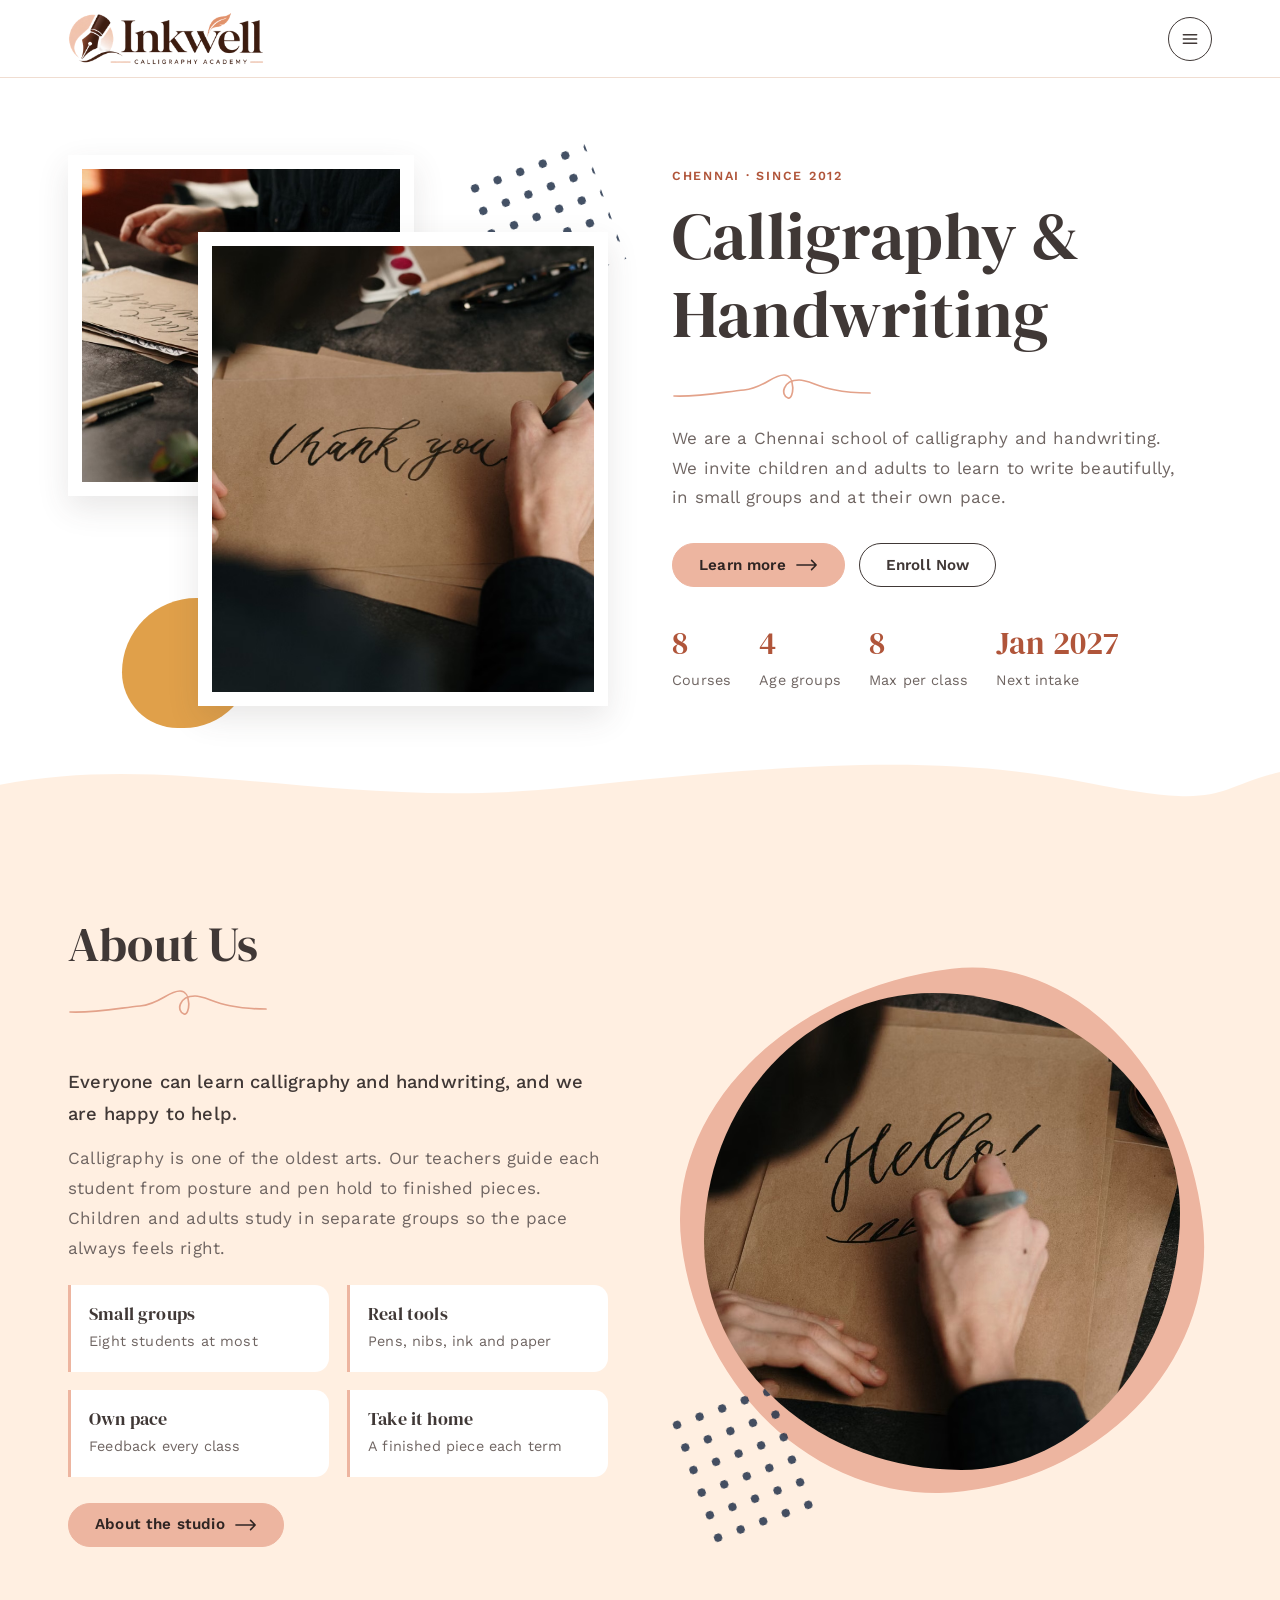
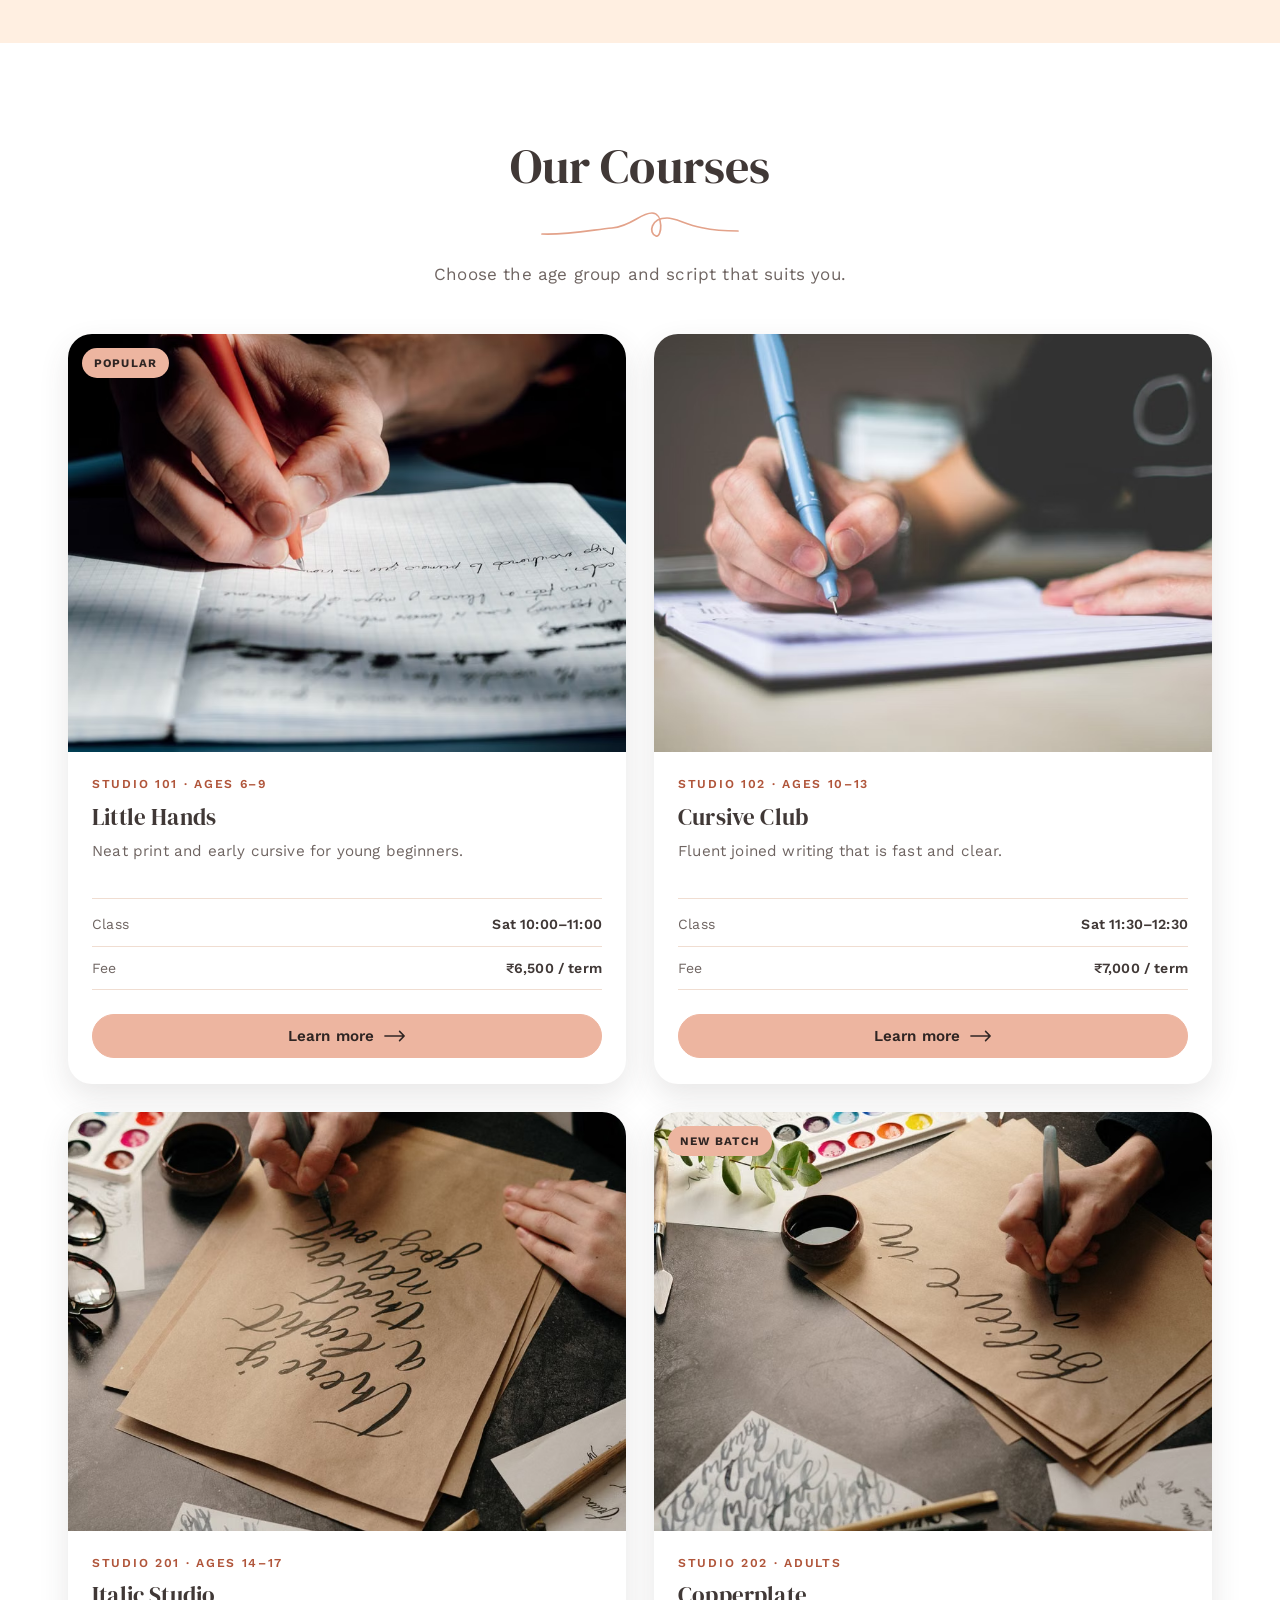
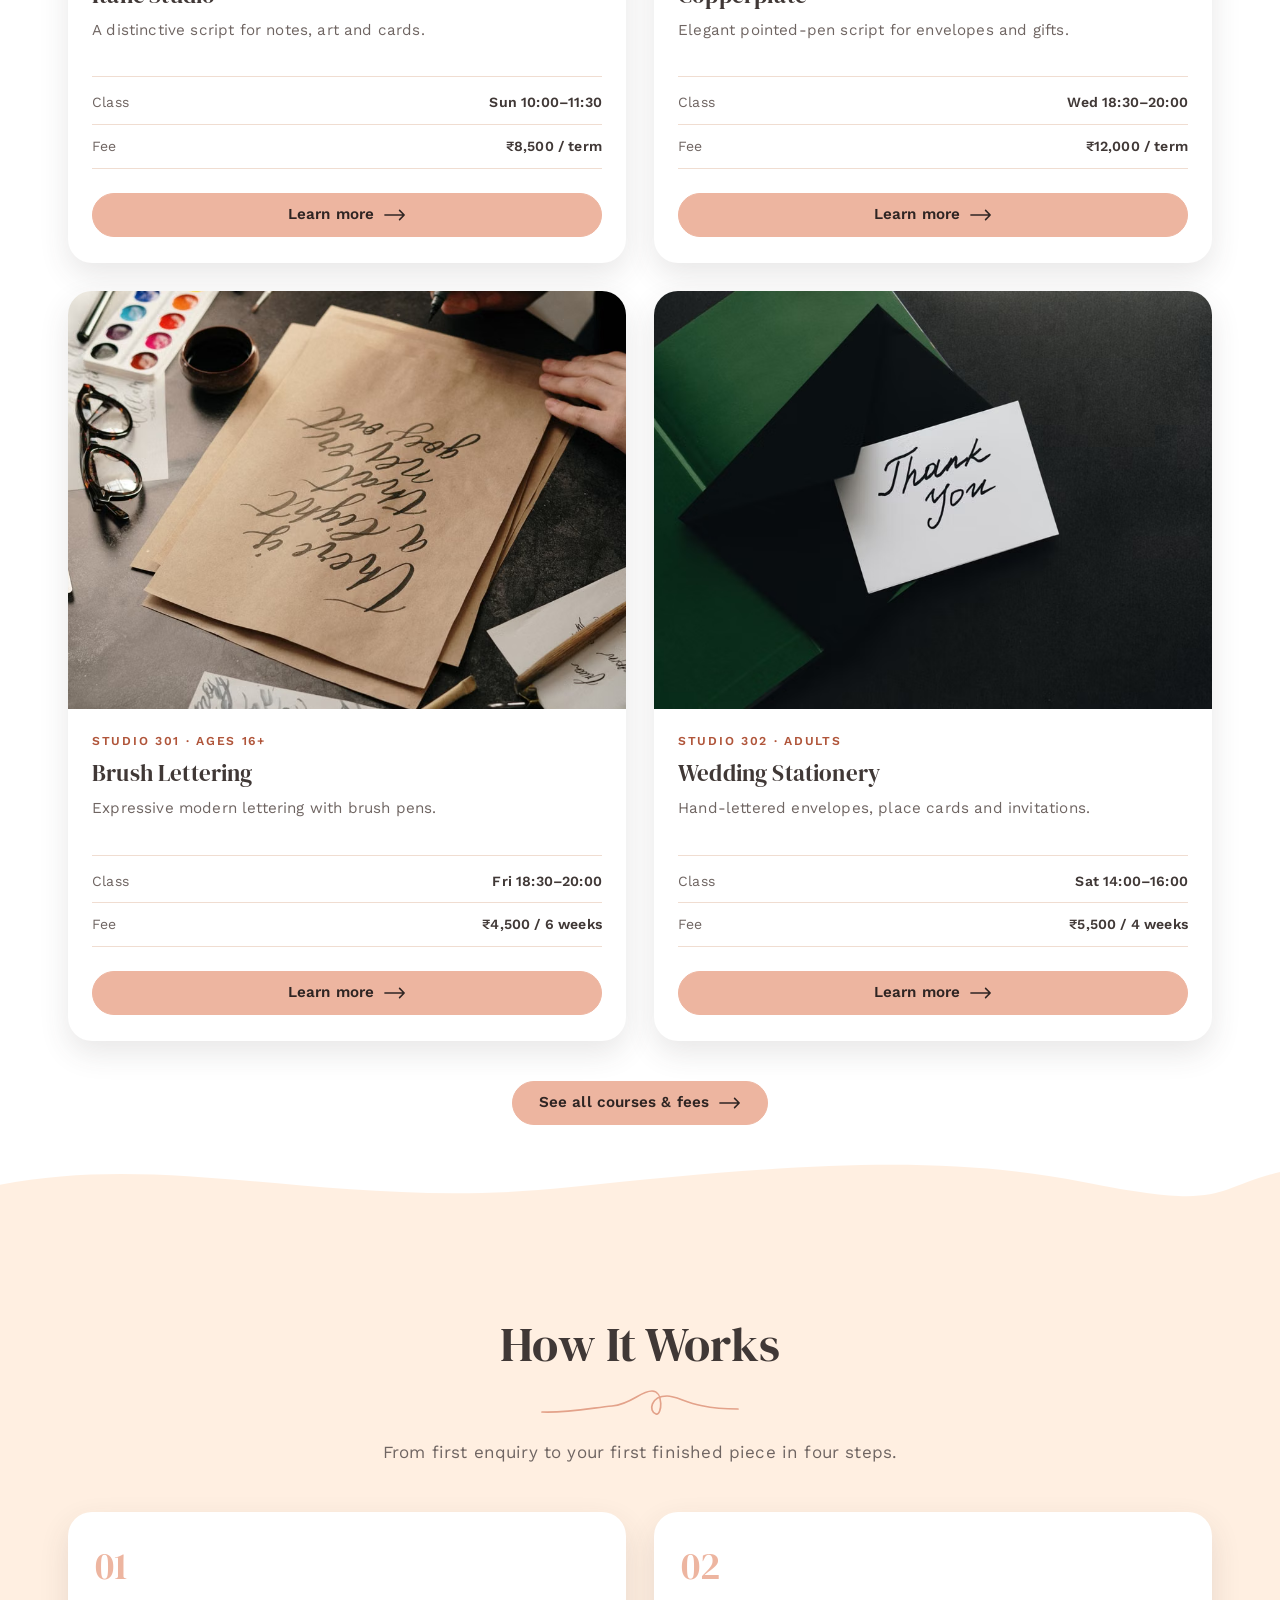
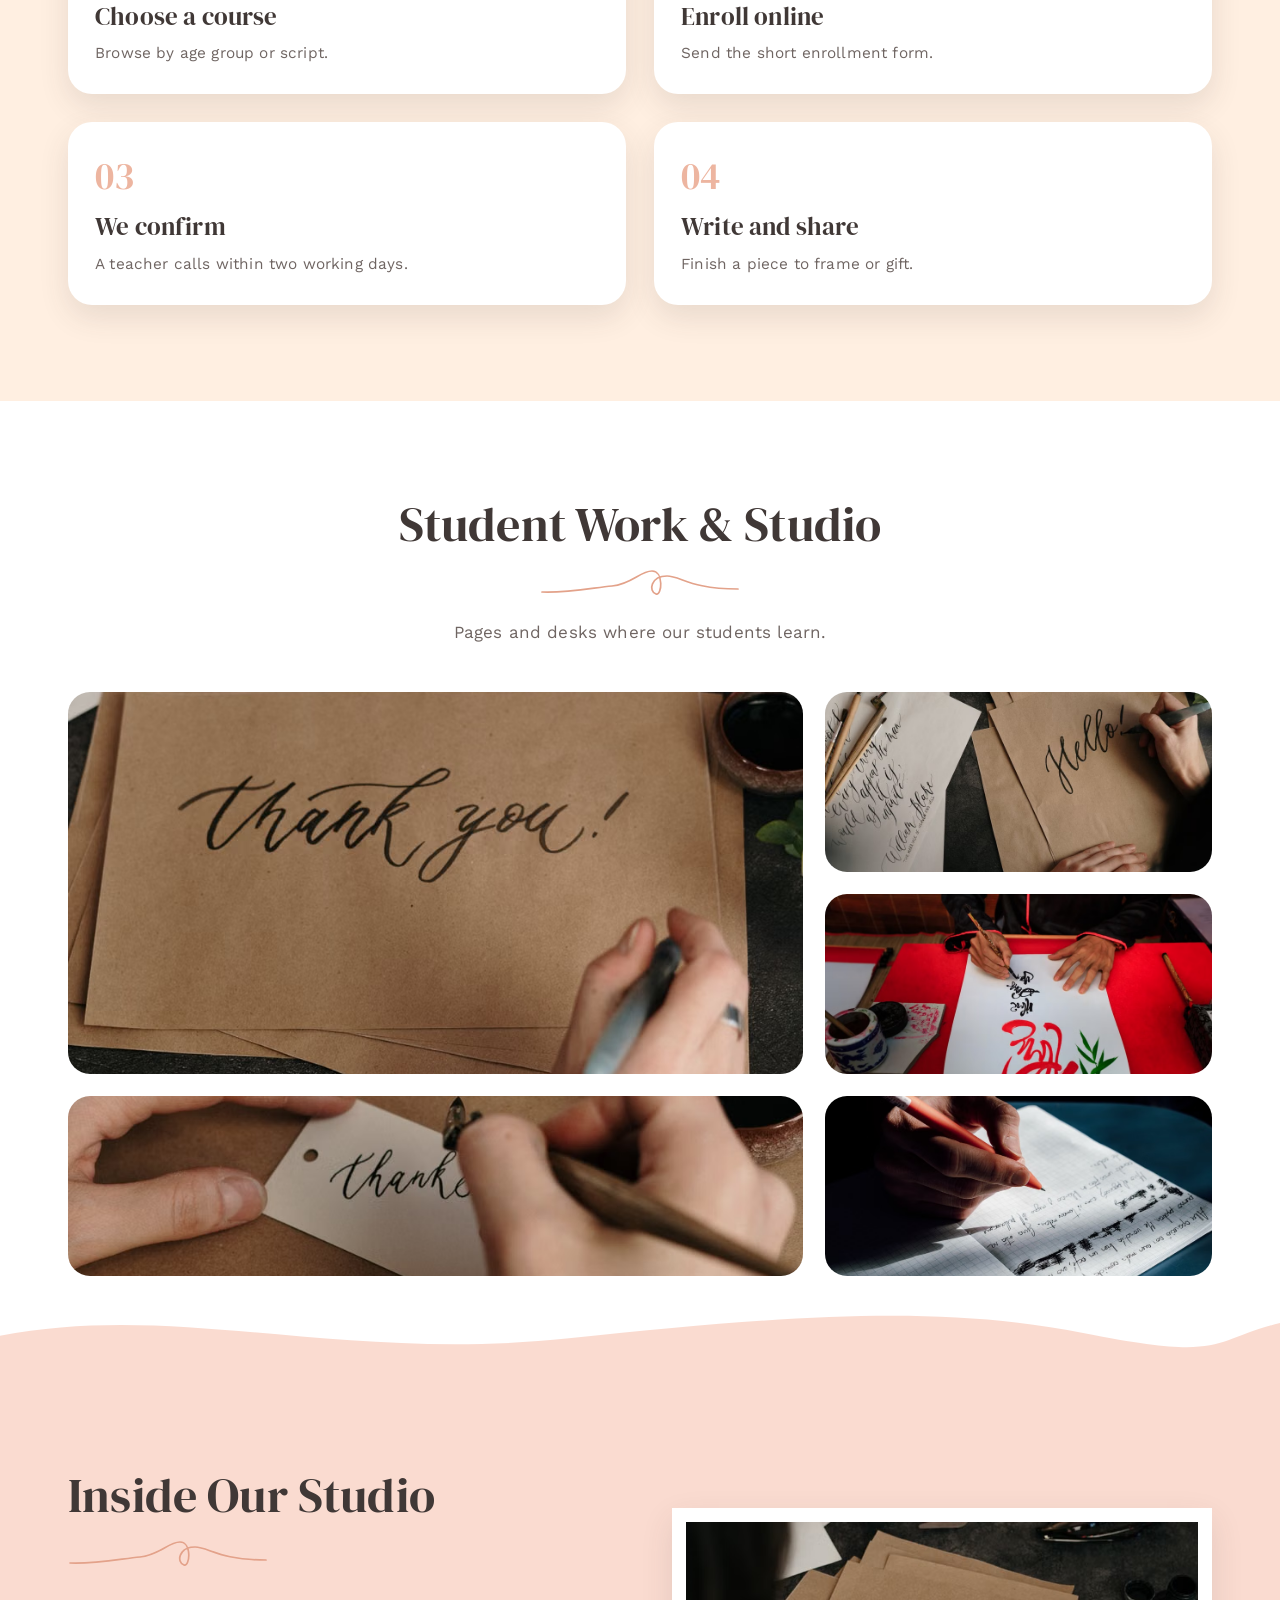
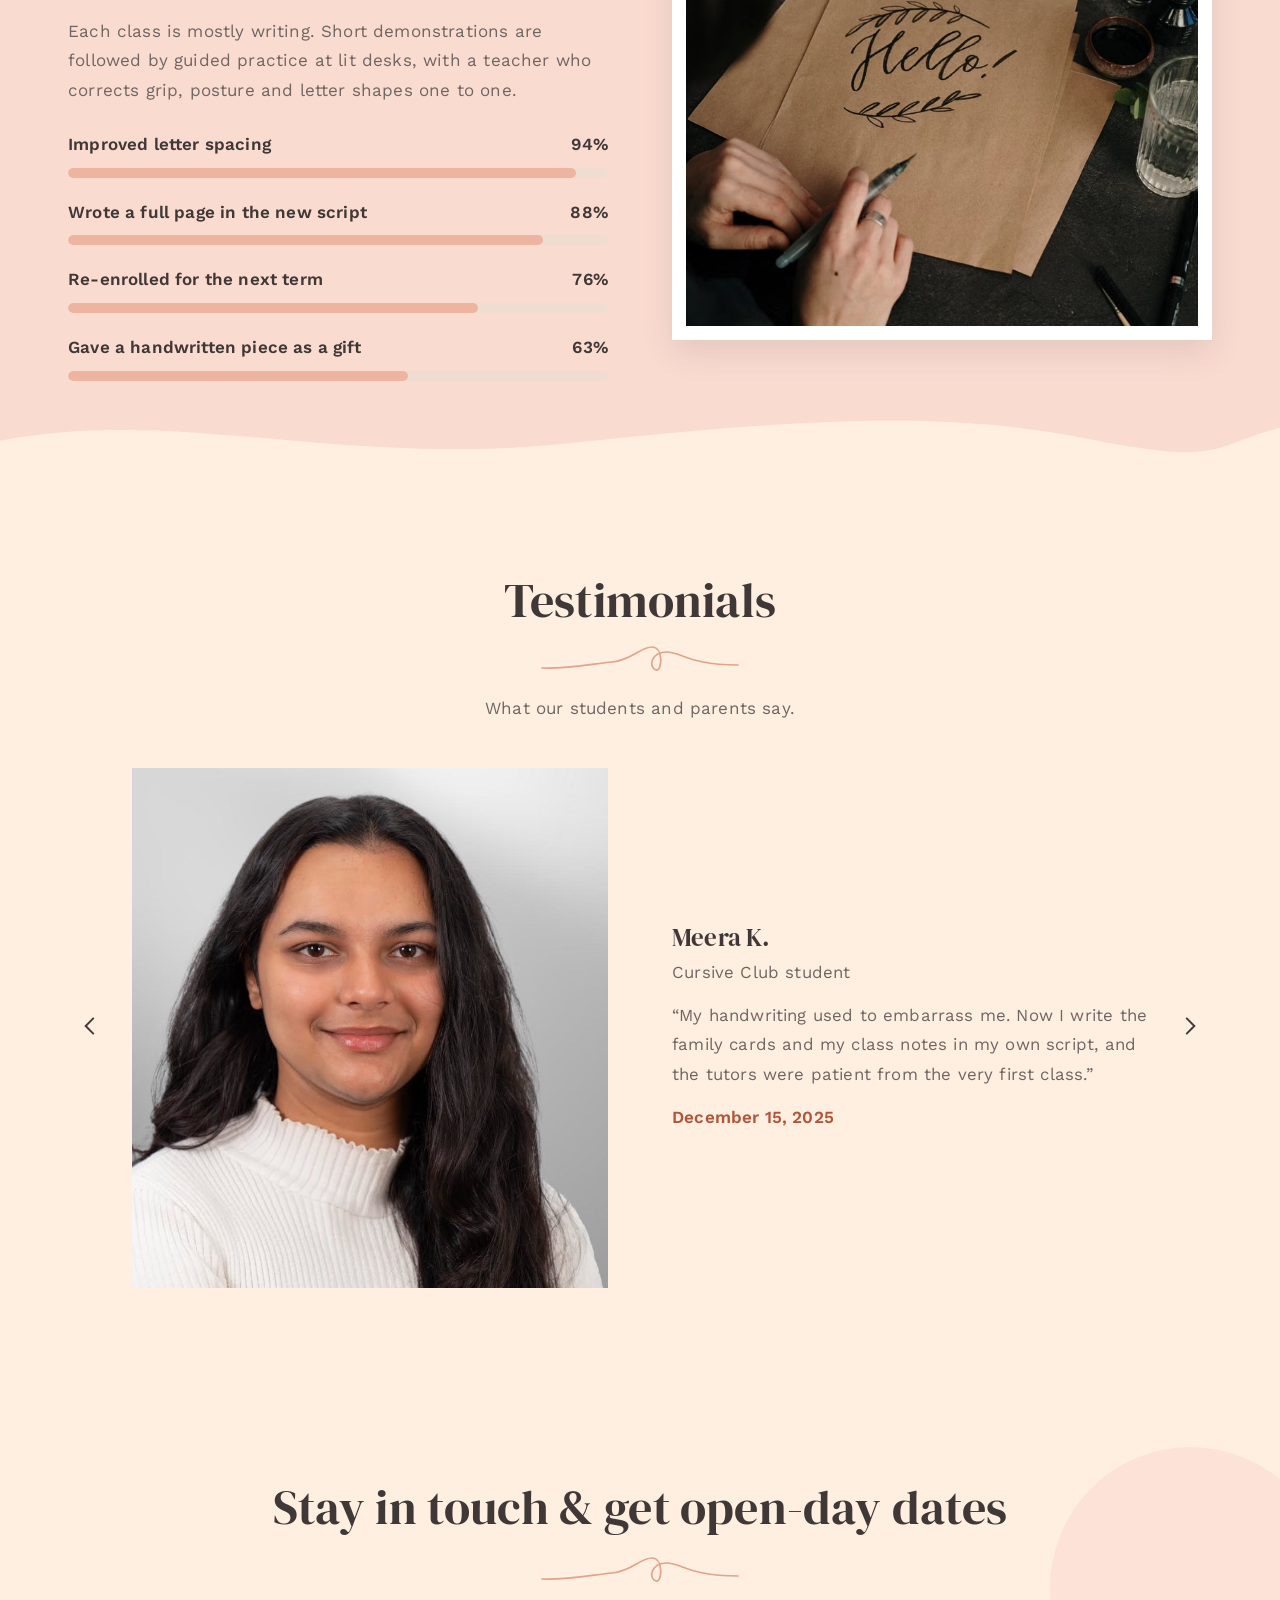
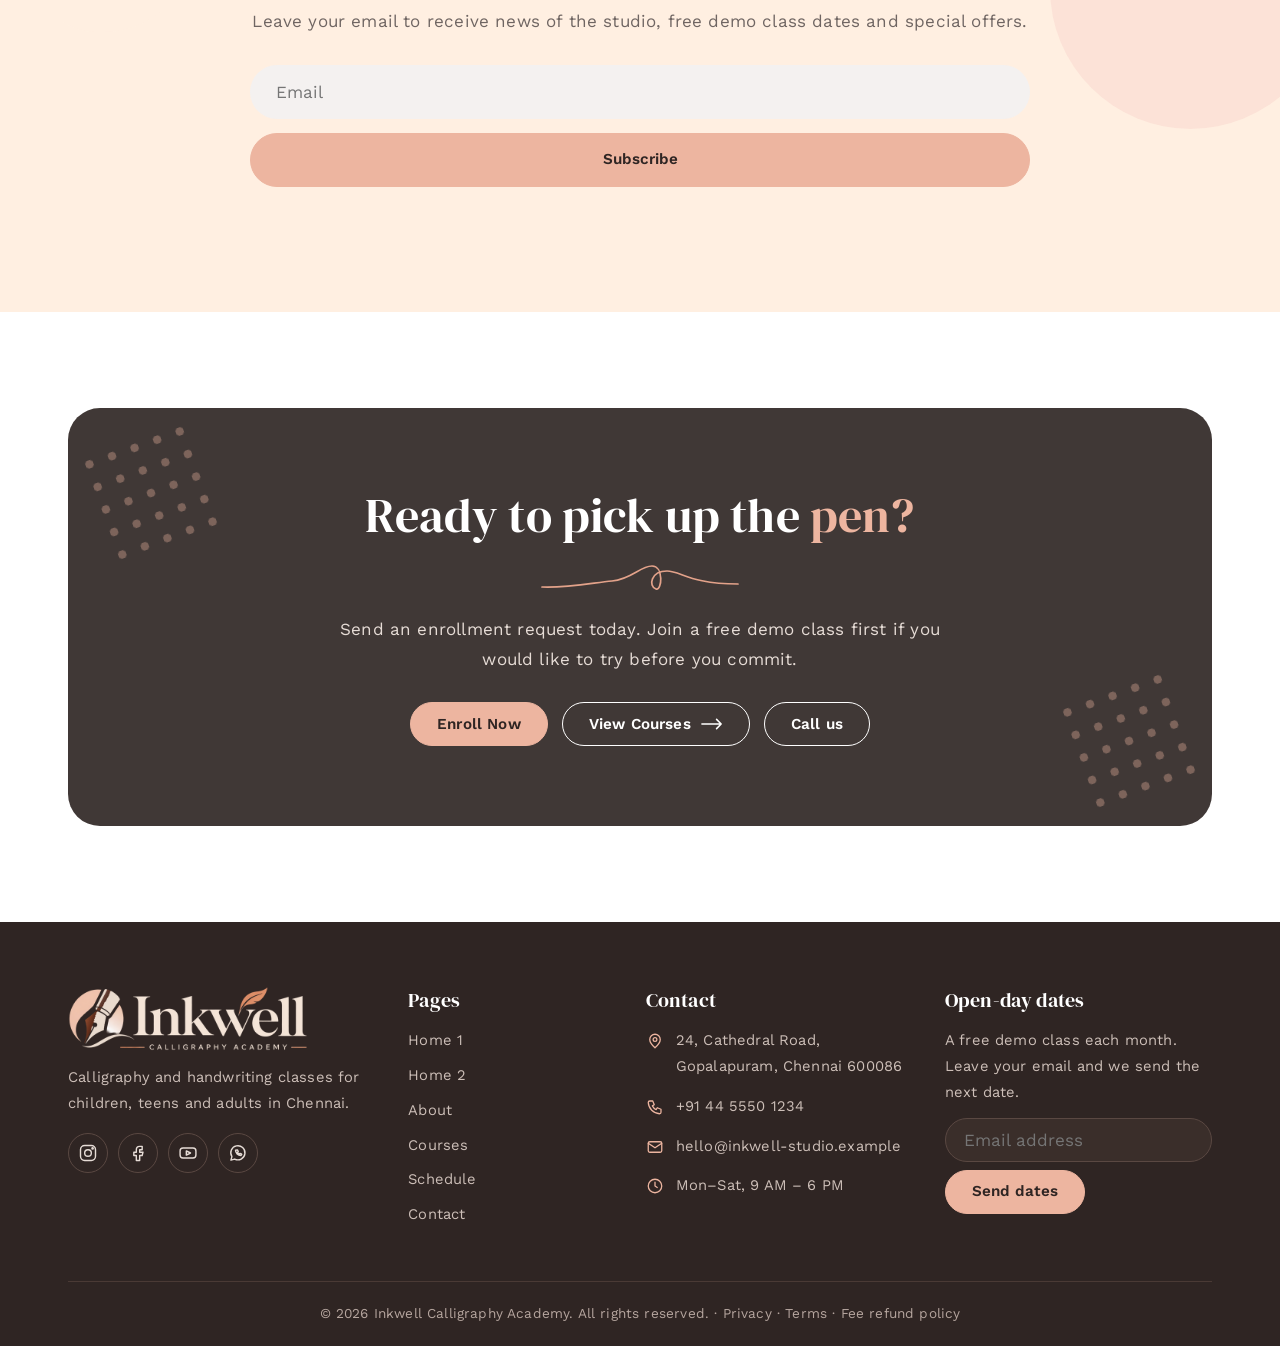
==== index.html @ 6ad208d6 "first commit" ====
<!DOCTYPE html>
<html lang="en" dir="ltr">
<head>
<meta charset="utf-8"><meta name="viewport" content="width=device-width, initial-scale=1">
<title>Calligraphy &amp; Handwriting Classes — Inkwell Calligraphy Academy</title>
<meta name="description" content="Calligraphy and handwriting classes by age and style in Chennai.">
<link rel="icon" type="image/png" href="assets/images/favicon.png"><link rel="apple-touch-icon" href="assets/images/emblem.png">
<link rel="preconnect" href="https://fonts.googleapis.com"><link rel="preconnect" href="https://fonts.gstatic.com" crossorigin>
<link href="https://fonts.googleapis.com/css2?family=DM+Serif+Display&family=Work+Sans:wght@400;500;600&display=swap" rel="stylesheet">
<link rel="stylesheet" href="assets/css/style.css">
<script>try{var d=document.documentElement;d.dataset.theme=localStorage.getItem('theme')||'light';d.dir=localStorage.getItem('dir')||'ltr'}catch(e){}</script>
<script defer src="assets/js/main.js"></script>
</head>
<body data-page="home1">
<div id="loader" role="status" aria-live="polite"><div class="ld"><img class="ld-d" src="assets/images/logo.png" alt="Inkwell Calligraphy Academy"><img class="ld-l" src="assets/images/logo-light.png" alt=""><div class="ld-bar"><i></i></div><span class="sr">Loading…</span></div></div>
<noscript><style>#loader{display:none}</style></noscript>
<div id="site-nav"></div>
<main>
<section class="hero"><div class="wrap"><div class="hcol"><span class="dots"></span><span class="ob"></span><img src="assets/images/pexels-photo-3826658.jpg" alt="Calligraphy setup with ink, paper and eucalyptus leaves" class="a frame" style="object-position:center" loading="eager" decoding="async" onerror="this.onerror=null;this.src='assets/images/pexels-photo-3826646.jpg'"><img src="assets/images/pexels-photo-3826674.jpg" alt="Hand writing a thank-you card in calligraphy on brown paper" class="b frame" style="object-position:center" loading="eager" decoding="async" onerror="this.onerror=null;this.src='assets/images/pexels-photo-3826646.jpg'"></div><div><p class="eyebrow">Chennai · Since 2012</p><h1>Calligraphy &amp; Handwriting</h1><div class="swirl l"></div><p class="lead">We are a Chennai school of calligraphy and handwriting. We invite children and adults to learn to write beautifully, in small groups and at their own pace.</p><div class="btns"><a class="btn btn-p" href="courses.html">Learn more <svg class="arr" viewBox="0 0 24 12" aria-hidden="true"><path d="M1 6h21M17 1l5 5-5 5"/></svg></a><a class="btn" href="contact.html#enroll">Enroll Now</a></div><div class="stats"><div><b>8</b><span>Courses</span></div><div><b>4</b><span>Age groups</span></div><div><b>8</b><span>Max per class</span></div><div><b>Jan 2027</b><span>Next intake</span></div></div></div></div></section>
<section class="sec alt wv"><div class="wrap"><div class="split"><div><div class="head l"><h2>About Us</h2></div><p style="font-size:1.15rem;color:var(--ink);font-weight:500">Everyone can learn calligraphy and handwriting, and we are happy to help.</p><p>Calligraphy is one of the oldest arts. Our teachers guide each student from posture and pen hold to finished pieces. Children and adults study in separate groups so the pace always feels right.</p><div class="feat"><div><b>Small groups</b><span>Eight students at most</span></div><div><b>Real tools</b><span>Pens, nibs, ink and paper</span></div><div><b>Own pace</b><span>Feedback every class</span></div><div><b>Take it home</b><span>A finished piece each term</span></div></div><div class="btns" style="margin-top:26px"><a class="btn btn-p" href="about.html">About the studio <svg class="arr" viewBox="0 0 24 12" aria-hidden="true"><path d="M1 6h21M17 1l5 5-5 5"/></svg></a></div></div><div class="blobimg"><span class="dots"></span><img src="assets/images/pexels-photo-3826664.jpg" alt="Hello handwritten in calligraphy on brown paper" class="" style="object-position:center" loading="lazy" decoding="async" onerror="this.onerror=null;this.src='assets/images/pexels-photo-3826646.jpg'"></div></div></div></section>
<section class="sec  wv"><div class="wrap"><div class="head"><h2>Our Courses</h2><p>Choose the age group and script that suits you.</p></div><div class="grid "><article class="lvl"><div class="ph"><img src="assets/images/pexels-photo-37822452.jpg" alt="Handwriting practice close-up in a notebook" class="" style="object-position:center" loading="lazy" decoding="async" onerror="this.onerror=null;this.src='assets/images/pexels-photo-3826646.jpg'"><span class=badge>Popular</span></div><div class="lb"><span class="room">Studio 101 · Ages 6–9</span><h3>Little Hands</h3><p>Neat print and early cursive for young beginners.</p><div class="facts"><div><span>Class</span><b>Sat 10:00–11:00</b></div><div><span>Fee</span><b>₹6,500 / term</b></div></div><a class="btn btn-p" href="contact.html#enroll">Learn more <svg class="arr" viewBox="0 0 24 12" aria-hidden="true"><path d="M1 6h21M17 1l5 5-5 5"/></svg></a></div></article><article class="lvl"><div class="ph"><img src="assets/images/pexels-photo-210661.jpg" alt="Hand writing in a notebook with a blue pen" class="" style="object-position:center" loading="lazy" decoding="async" onerror="this.onerror=null;this.src='assets/images/pexels-photo-3826646.jpg'"></div><div class="lb"><span class="room">Studio 102 · Ages 10–13</span><h3>Cursive Club</h3><p>Fluent joined writing that is fast and clear.</p><div class="facts"><div><span>Class</span><b>Sat 11:30–12:30</b></div><div><span>Fee</span><b>₹7,000 / term</b></div></div><a class="btn btn-p" href="contact.html#enroll">Learn more <svg class="arr" viewBox="0 0 24 12" aria-hidden="true"><path d="M1 6h21M17 1l5 5-5 5"/></svg></a></div></article><article class="lvl"><div class="ph"><img src="assets/images/pexels-photo-3826650.jpg" alt="Calligraphy practice on brown kraft paper with calligraphy tools" class="" style="object-position:center" loading="lazy" decoding="async" onerror="this.onerror=null;this.src='assets/images/pexels-photo-3826646.jpg'"></div><div class="lb"><span class="room">Studio 201 · Ages 14–17</span><h3>Italic Studio</h3><p>A distinctive script for notes, art and cards.</p><div class="facts"><div><span>Class</span><b>Sun 10:00–11:30</b></div><div><span>Fee</span><b>₹8,500 / term</b></div></div><a class="btn btn-p" href="contact.html#enroll">Learn more <svg class="arr" viewBox="0 0 24 12" aria-hidden="true"><path d="M1 6h21M17 1l5 5-5 5"/></svg></a></div></article><article class="lvl"><div class="ph"><img src="assets/images/pexels-photo-3826646.jpg" alt="Hand practicing calligraphy at an artistic workspace" class="" style="object-position:center" loading="lazy" decoding="async" onerror="this.onerror=null;this.src='assets/images/pexels-photo-3826646.jpg'"><span class=badge>New batch</span></div><div class="lb"><span class="room">Studio 202 · Adults</span><h3>Copperplate</h3><p>Elegant pointed-pen script for envelopes and gifts.</p><div class="facts"><div><span>Class</span><b>Wed 18:30–20:00</b></div><div><span>Fee</span><b>₹12,000 / term</b></div></div><a class="btn btn-p" href="contact.html#enroll">Learn more <svg class="arr" viewBox="0 0 24 12" aria-hidden="true"><path d="M1 6h21M17 1l5 5-5 5"/></svg></a></div></article><article class="lvl"><div class="ph"><img src="assets/images/pexels-photo-3826653.jpg" alt="Calligraphy with ink and watercolor tools on a desk" class="" style="object-position:center" loading="lazy" decoding="async" onerror="this.onerror=null;this.src='assets/images/pexels-photo-3826646.jpg'"></div><div class="lb"><span class="room">Studio 301 · Ages 16+</span><h3>Brush Lettering</h3><p>Expressive modern lettering with brush pens.</p><div class="facts"><div><span>Class</span><b>Fri 18:30–20:00</b></div><div><span>Fee</span><b>₹4,500 / 6 weeks</b></div></div><a class="btn btn-p" href="contact.html#enroll">Learn more <svg class="arr" viewBox="0 0 24 12" aria-hidden="true"><path d="M1 6h21M17 1l5 5-5 5"/></svg></a></div></article><article class="lvl"><div class="ph"><img src="assets/images/pexels-photo-7430717.jpg" alt="Thank-you card resting on top of an envelope" class="" style="object-position:center" loading="lazy" decoding="async" onerror="this.onerror=null;this.src='assets/images/pexels-photo-3826646.jpg'"></div><div class="lb"><span class="room">Studio 302 · Adults</span><h3>Wedding Stationery</h3><p>Hand-lettered envelopes, place cards and invitations.</p><div class="facts"><div><span>Class</span><b>Sat 14:00–16:00</b></div><div><span>Fee</span><b>₹5,500 / 4 weeks</b></div></div><a class="btn btn-p" href="contact.html#enroll">Learn more <svg class="arr" viewBox="0 0 24 12" aria-hidden="true"><path d="M1 6h21M17 1l5 5-5 5"/></svg></a></div></article></div><div class="btns" style="justify-content:center;margin-top:40px"><a class="btn btn-p" href="courses.html">See all courses &amp; fees <svg class="arr" viewBox="0 0 24 12" aria-hidden="true"><path d="M1 6h21M17 1l5 5-5 5"/></svg></a></div></div></section>
<section class="sec alt wv"><div class="wrap"><div class="head"><h2>How It Works</h2><p>From first enquiry to your first finished piece in four steps.</p></div><div class="grid g4"><div class="card step"><b>01</b><h3>Choose a course</h3><p>Browse by age group or script.</p></div><div class="card step"><b>02</b><h3>Enroll online</h3><p>Send the short enrollment form.</p></div><div class="card step"><b>03</b><h3>We confirm</h3><p>A teacher calls within two working days.</p></div><div class="card step"><b>04</b><h3>Write and share</h3><p>Finish a piece to frame or gift.</p></div></div></div></section>
<section class="sec  wv"><div class="wrap"><div class="head"><h2>Student Work &amp; Studio</h2><p>Pages and desks where our students learn.</p></div><div class="mos"><img src="assets/images/pexels-photo-3826672.jpg" alt="Thank you handwritten in calligraphy on craft paper" class="a" style="object-position:center" loading="lazy" decoding="async" onerror="this.onerror=null;this.src='assets/images/pexels-photo-3826646.jpg'"><img src="assets/images/pexels-photo-3826667.jpg" alt="Hello written in ink on parchment paper" class="b" style="object-position:center" loading="lazy" decoding="async" onerror="this.onerror=null;this.src='assets/images/pexels-photo-3826646.jpg'"><img src="assets/images/pexels-photo-2147872.jpg" alt="Artist creating traditional calligraphy on a sheet with intricate designs" class="c" style="object-position:center" loading="lazy" decoding="async" onerror="this.onerror=null;this.src='assets/images/pexels-photo-3826646.jpg'"><img src="assets/images/pexels-photo-3826675.jpg" alt="Writing thank you on a tag with a fountain pen beside eucalyptus" class="d" style="object-position:center" loading="lazy" decoding="async" onerror="this.onerror=null;this.src='assets/images/pexels-photo-3826646.jpg'"><img src="assets/images/pexels-photo-37822449.jpg" alt="Hand writing with a red pen on a grid notebook" class="e" style="object-position:center" loading="lazy" decoding="async" onerror="this.onerror=null;this.src='assets/images/pexels-photo-3826646.jpg'"></div></div></section>
<section class="sec pch wv"><div class="wrap"><div class="split"><div><div class="head l"><h2>Inside Our Studio</h2></div><p>Each class is mostly writing. Short demonstrations are followed by guided practice at lit desks, with a teacher who corrects grip, posture and letter shapes one to one.</p><div style="margin-top:24px"><div class="bars"><div><p><span>Improved letter spacing</span><span>94%</span></p><div class="bar"><i style="width:94%"></i></div></div><div><p><span>Wrote a full page in the new script</span><span>88%</span></p><div class="bar"><i style="width:88%"></i></div></div><div><p><span>Re-enrolled for the next term</span><span>76%</span></p><div class="bar"><i style="width:76%"></i></div></div><div><p><span>Gave a handwritten piece as a gift</span><span>63%</span></p><div class="bar"><i style="width:63%"></i></div></div></div></div></div><img src="assets/images/pexels-photo-3826666.jpg" alt="Hello written in calligraphy on kraft paper with ink and pen" class="" style="object-position:center" loading="lazy" decoding="async" onerror="this.onerror=null;this.src='assets/images/pexels-photo-3826646.jpg'"></div></div></section>
<section class="sec alt wv"><div class="wrap"><div class="head"><h2>Testimonials</h2><p>What our students and parents say.</p></div><div class="tcar"><button class="tnav tprev" aria-label="Previous testimonial"><svg viewBox="0 0 24 24" aria-hidden="true"><path d="M15 5l-7 7 7 7"/></svg></button><div class="ts on"><img src="assets/images/testimonial-meera.jpg" alt="Portrait of Meera K., Cursive Club student" class="" style="object-position:center" loading="lazy" decoding="async" onerror="this.onerror=null;this.src='assets/images/pexels-photo-3826646.jpg'"><blockquote><h3>Meera K.</h3><p class="note" style="margin:6px 0 0">Cursive Club student</p><p>“My handwriting used to embarrass me. Now I write the family cards and my class notes in my own script, and the tutors were patient from the very first class.”</p><time>December 15, 2025</time></blockquote></div><div class="ts"><img src="assets/images/testimonial-arjun.jpg" alt="Portrait of Arjun R., Copperplate student" class="" style="object-position:center" loading="lazy" decoding="async" onerror="this.onerror=null;this.src='assets/images/pexels-photo-3826646.jpg'"><blockquote><h3>Arjun R.</h3><p class="note" style="margin:6px 0 0">Copperplate student</p><p>“I started Copperplate to unwind after work. It became the calmest evening of my week, and I now address every wedding envelope in our family.”</p><time>November 2, 2025</time></blockquote></div><div class="ts"><img src="assets/images/testimonial-priya.jpg" alt="Portrait of Priya S., Little Hands parent" class="" style="object-position:center" loading="lazy" decoding="async" onerror="this.onerror=null;this.src='assets/images/pexels-photo-3826646.jpg'"><blockquote><h3>Priya S.</h3><p class="note" style="margin:6px 0 0">Parent, Little Hands</p><p>“My son asks to practise on Sundays. His teachers noticed the change in his notebooks within a month, and his confidence has grown too.”</p><time>October 20, 2025</time></blockquote></div><button class="tnav tnext" aria-label="Next testimonial"><svg viewBox="0 0 24 24" aria-hidden="true"><path d="M9 5l7 7-7 7"/></svg></button></div></div></section>
<section class="sec alt wv"><span class="blob-l"></span><span class="blob-r"></span><div class="wrap"><div class="nl"><h2>Stay in touch &amp; get open-day dates</h2><div class="swirl"></div><p>Leave your email to receive news of the studio, free demo class dates and special offers.</p><form class="nlf" id="nlf" novalidate><input id="nl-e" type="email" placeholder="Email" aria-label="Email"><button class="btn btn-p" type="submit">Subscribe</button></form><div class="nl-m" id="nl-m" role="status"></div></div></div></section>
<section class="sec  wv"><div class="wrap"><div class="cta"><span class="dots"></span><span class="dots r"></span><h2>Ready to pick up the <em>pen?</em></h2><div class="swirl"></div><p>Send an enrollment request today. Join a free demo class first if you would like to try before you commit.</p><div class="btns"><a class="btn btn-p" href="contact.html#enroll">Enroll Now</a><a class="btn" href="courses.html">View Courses <svg class="arr" viewBox="0 0 24 12" aria-hidden="true"><path d="M1 6h21M17 1l5 5-5 5"/></svg></a><a class="btn" href="tel:+914455501234">Call us</a></div></div></div></section>
</main>
<div id="site-footer"></div>
</body></html>
---- assets/css/style.css ----
:root{--bg:#fff;--surface:#fff;--alt:#FFEFE1;--peachbg:#FADBD0;--slate:#C9D0DC;--peach:#EDB5A0;--ink:#403836;--muted:#6f6562;--goldtxt:#B0553A;--line:#f0ddd1;--btnbg:#EDB5A0;--btnfg:#2f2523;--navy:#23324a;--sh:0 12px 30px rgba(64,56,54,.12);--nav-h:78px;--hero-h:clamp(390px,50vh,480px);--ctl:44px;
--wave:url("data:image/svg+xml,%3Csvg xmlns='http://www.w3.org/2000/svg' viewBox='0 0 1440 120' preserveAspectRatio='none'%3E%3Cpath d='M0 62C200 8 380 104 640 66S1060 14 1220 58 1360 70 1440 42V120H0Z'/%3E%3C/svg%3E");
--swirl:url("data:image/svg+xml,%3Csvg xmlns='http://www.w3.org/2000/svg' viewBox='0 0 200 40' fill='none' stroke='%23E3A28A' stroke-width='1.7' stroke-linecap='round'%3E%3Cpath d='M2 30C28 31 52 26 72 24 92 22 100 9 112 9 124 9 122 34 116 32 108 29 111 14 127 14 141 14 150 27 198 27'/%3E%3C/svg%3E")}
[data-theme=dark]{--bg:#1d1614;--surface:#2a201d;--alt:#261c1a;--peachbg:#33231f;--slate:#2b3140;--ink:#f6ece6;--muted:#c3b0a8;--goldtxt:#ffc9b3;--line:#42332e;--sh:0 12px 30px rgba(0,0,0,.45)}
*{box-sizing:border-box;margin:0}html{scroll-behavior:smooth}
body{font:400 1.0625rem/1.75 "Work Sans",system-ui,-apple-system,"Segoe UI",sans-serif;letter-spacing:.01em;background:var(--bg);color:var(--ink);overflow-wrap:anywhere}
img{max-width:100%;display:block}a{color:inherit;text-decoration:none}
h1,h2,h3{font-family:"DM Serif Display",Georgia,serif;font-weight:400;line-height:1.15;color:var(--ink)}
h1{font-size:clamp(2.2rem,6vw,4.2rem)}h2{font-size:clamp(1.9rem,4.2vw,3rem)}h3{font-size:1.55rem}
.wrap{width:100%;max-width:1200px;margin-inline:auto;padding-inline:clamp(14px,4vw,28px)}
.eyebrow{color:var(--goldtxt);font-weight:600;letter-spacing:.14em;text-transform:uppercase;font-size:.78rem;margin-bottom:10px}
.head .eyebrow{display:none}
.sec{position:relative;padding-block:clamp(56px,8vw,96px);background:var(--sbg,var(--bg))}
.sec.alt{--sbg:var(--alt)}.sec.pch{--sbg:var(--peachbg)}.sec.slt{--sbg:var(--slate)}
.sec.wv::before{content:"";position:absolute;inset-inline:0;bottom:calc(100% - 1px);height:clamp(36px,6vw,84px);background:var(--sbg);-webkit-mask:var(--wave) center/100% 100% no-repeat;mask:var(--wave) center/100% 100% no-repeat;pointer-events:none}
.sec>.wrap{position:relative;z-index:1}
.head{max-width:720px;margin:0 auto 44px;text-align:center}.head p{color:var(--muted);margin-top:16px}
.head h2::after,.swirl{content:"";display:block;width:200px;height:40px;margin:10px auto 0;background:var(--swirl) center/contain no-repeat}
.head.l{margin-inline:0;text-align:start}.head.l h2::after,.swirl.l{margin-inline:0}
[dir=rtl] .head.l h2::after{transform:scaleX(-1)}
.swirl{margin-block:14px 18px}
/* buttons */
.btn{display:inline-flex;align-items:center;justify-content:center;gap:10px;height:var(--ctl);padding:0 26px;border-radius:999px;font:600 .95rem/1 "Work Sans",sans-serif;border:1.5px solid var(--ink);background:transparent;color:var(--ink);cursor:pointer;white-space:nowrap}
.btn-p{background:var(--btnbg);border-color:var(--btnbg);color:var(--btnfg)}.btn:hover{transform:translateY(-1px);filter:brightness(.97)}
.btn:focus-visible,.icon-btn:focus-visible,a:focus-visible,summary:focus-visible{outline:3px solid var(--navy);outline-offset:2px}[data-theme=dark] :focus-visible{outline-color:var(--peach)}
.arr{width:22px;height:12px;fill:none;stroke:currentColor;stroke-width:1.7;stroke-linecap:round;stroke-linejoin:round;flex:none}[dir=rtl] .arr{transform:scaleX(-1)}
.btns{display:flex;flex-wrap:wrap;gap:14px}
/* navbar */
.nav{position:sticky;top:0;z-index:50;background:var(--bg);border-bottom:1px solid var(--line);height:var(--nav-h)}
.nav .wrap{display:flex;align-items:center;justify-content:space-between;height:100%;gap:16px}
.logo{display:flex;align-items:center;gap:10px;font:400 1.6rem "DM Serif Display",Georgia,serif;white-space:nowrap}
.logo i{width:38px;height:38px;border-radius:50%;background:var(--peach);color:#2f2523;display:grid;place-items:center;font:italic 400 1.3rem "DM Serif Display",serif}
.panel{display:flex;align-items:center;gap:28px}
.links{display:flex;align-items:center;gap:4px;list-style:none;padding:0}.links>li{position:relative}
.links a,.dd-btn{display:inline-flex;align-items:center;gap:6px;padding:10px 14px;font:500 .95rem "Work Sans",sans-serif;background:none;border:0;color:var(--ink);cursor:pointer;white-space:nowrap;border-radius:8px}
.links .on{color:var(--goldtxt);box-shadow:inset 0 -2px 0 var(--peach);border-radius:0}
.dd-menu{display:none;position:absolute;inset-inline-start:0;top:100%;min-width:190px;background:var(--surface);border:1px solid var(--line);border-radius:14px;box-shadow:var(--sh);padding:6px;list-style:none;z-index:5}
.dd.open .dd-menu{display:block}.dd-menu a{display:block;width:100%}.dd-menu small{display:block;color:var(--muted);font-size:.75rem}
.actions{display:flex;align-items:center;gap:10px}
.icon-btn{height:var(--ctl);width:var(--ctl);min-width:var(--ctl);border-radius:50%;border:1.5px solid var(--ink);background:transparent;color:var(--ink);cursor:pointer;display:inline-grid;place-items:center}
.icon-btn:hover{background:var(--peach);color:#2f2523;border-color:var(--peach)}
.icon-btn svg{width:20px;height:20px;fill:none;stroke:currentColor;stroke-width:1.8;stroke-linecap:round;stroke-linejoin:round}
[dir=rtl] .icon-btn.dir svg{transform:scaleX(-1)}.burger{display:none}
@media(min-width:1367px){.nav .wrap{display:grid;grid-template-columns:1fr auto 1fr;gap:24px}.panel{display:contents}.logo{grid-column:1;justify-self:start}.links{grid-column:2;justify-self:center}.actions{grid-column:3;justify-self:end}}
@media(max-width:1366px){
 .burger{display:inline-grid}
 .panel{position:absolute;inset-inline:0;top:var(--nav-h);flex-direction:column;align-items:stretch;gap:16px;background:var(--bg);border-bottom:1px solid var(--line);padding:16px clamp(14px,4vw,28px) 22px;max-height:calc(100vh - var(--nav-h));overflow-y:auto;display:none}
 .panel.open{display:flex}.links{flex-direction:column;align-items:stretch}
 .links a,.dd-btn{width:100%;justify-content:space-between;padding:14px 12px}.links .on{box-shadow:none;background:var(--alt)}
 .dd-menu{position:static;box-shadow:none;border:0;padding-inline-start:14px}
 .actions{flex-wrap:wrap}.actions .btn{flex:1 1 140px}}
/* decorations */
.dots{position:absolute;width:150px;height:150px;background:radial-gradient(var(--navy) 4px,transparent 4.5px) 0 0/24px 24px;opacity:.85;transform:rotate(-20deg);pointer-events:none}
[data-theme=dark] .dots{background-image:radial-gradient(var(--peach) 4px,transparent 4.5px)}
.frame{border:14px solid var(--surface);box-shadow:var(--sh);background:var(--surface)}
/* hero 1 */
.hero{position:relative;padding-block:clamp(40px,6vw,88px) clamp(70px,9vw,120px);background:var(--bg)}
.hero .wrap{display:grid;grid-template-columns:1fr 1fr;gap:clamp(24px,5vw,72px);align-items:center}
.hcol{position:relative;aspect-ratio:1/1.02;max-width:560px;width:100%}
.hcol .a{position:absolute;inset-inline-start:0;top:0;width:64%;height:62%;object-fit:cover}
.hcol .b{position:absolute;inset-inline-end:0;bottom:0;width:76%;height:86%;object-fit:cover}
.hcol .dots{inset-inline-end:2%;top:-2%;width:130px;height:130px}
.hcol .ob{position:absolute;inset-inline-start:10%;bottom:-4%;width:24%;aspect-ratio:1;background:#E0A04A;border-radius:60% 40% 55% 45%;z-index:0}
.hcol .b{z-index:1}
.hero h1{margin-bottom:0}.hero .lead{color:var(--muted);max-width:520px;margin-bottom:30px}
.stats{display:flex;flex-wrap:wrap;gap:28px;margin-top:34px}.stats b{display:block;font:400 2rem "DM Serif Display",serif;color:var(--goldtxt)}.stats span{color:var(--muted);font-size:.9rem}
@media(max-width:900px){.hero .wrap{grid-template-columns:minmax(0,1fr)}.hcol{margin-inline:auto}}
/* inner hero */
.phero{height:var(--hero-h);background:var(--alt);overflow:hidden;position:relative;padding-bottom:0}
.phero .wrap{height:100%;display:grid;grid-template-columns:minmax(0,1.05fr) minmax(0,.95fr);gap:clamp(20px,5vw,64px);align-items:center}
.phero p.sub{color:var(--muted);max-width:520px}
.phero .pimg{width:100%;height:calc(var(--hero-h) - 96px);object-fit:cover;border:12px solid var(--surface);box-shadow:var(--sh)}
@media(max-width:900px){.phero .wrap{grid-template-columns:minmax(0,1fr);text-align:center}.phero .pimg{display:none}.phero .swirl{margin-inline:auto}.phero p.sub{margin-inline:auto}}
.phero h1{font-size:clamp(2rem,5vw,3.4rem)}
/* split + images */
.split{display:grid;grid-template-columns:repeat(2,minmax(0,1fr));gap:clamp(24px,5vw,72px);align-items:center}.split>*{min-width:0}.split.rev>:first-child{order:2}
.split p{color:var(--muted);margin-top:14px}
.split>img{width:100%;aspect-ratio:5/4;object-fit:cover;border:14px solid var(--surface);box-shadow:var(--sh)}
.blobimg{position:relative;max-width:520px;width:100%;margin-inline:auto;padding:4%}
.blobimg::before{content:"";position:absolute;inset:0;background:var(--peach);border-radius:58% 42% 52% 48%/46% 54% 46% 54%;transform:rotate(-7deg)}
.blobimg img{position:relative;width:100%;aspect-ratio:1/1;object-fit:cover;border-radius:48% 52% 46% 54%/52% 46% 54% 48%}
.blobimg .dots{inset-inline-start:-4%;bottom:-8%;width:120px;height:140px}
@media(max-width:900px){.split{grid-template-columns:minmax(0,1fr)}.split.rev>:first-child{order:0}}
.big{font:400 2.6rem "DM Serif Display",serif;color:var(--goldtxt);line-height:1}
/* grids + cards */
.grid{display:grid;gap:28px;grid-template-columns:repeat(3,minmax(0,1fr))}.grid.g4{grid-template-columns:repeat(4,minmax(0,1fr))}.grid.g2{grid-template-columns:repeat(2,minmax(0,1fr))}
@media(max-width:1366px){.grid,.grid.g4{grid-template-columns:repeat(2,minmax(0,1fr))}
 .grid:not(.g4):not(.g2)>:last-child:nth-child(odd){grid-column:1/-1;width:calc(50% - 14px);justify-self:center}}
@media(max-width:600px){.grid,.grid.g4,.grid.g2{grid-template-columns:minmax(0,1fr)}.grid:not(.g4):not(.g2)>:last-child:nth-child(odd){width:100%}}
.lvl{display:flex;flex-direction:column;min-width:0}
.lvl>img{width:100%;aspect-ratio:1/.93;object-fit:cover}
.lvl .lb{display:flex;flex-direction:column;flex:1;gap:12px;padding-top:22px}
.lvl .room{font-size:.76rem;font-weight:600;letter-spacing:.14em;text-transform:uppercase;color:var(--goldtxt)}
.lvl p{color:var(--muted);font-size:.98rem}
.pts{list-style:none;padding:0;display:grid;gap:6px;font-size:.93rem}.pts li{display:flex;gap:8px}.pts li::before{content:"•";color:var(--goldtxt);font-weight:700}
.facts{border-top:1px solid var(--line)}.facts div{display:flex;justify-content:space-between;gap:10px;padding:9px 0;border-bottom:1px solid var(--line);font-size:.88rem}.facts span{color:var(--muted)}.facts b{text-align:end;font-weight:600}
.lvl .btn{align-self:flex-start;margin-top:auto}.lvl .facts+.btn{margin-top:14px}
.card{display:flex;flex-direction:column;background:var(--surface);border:1px solid var(--line);border-radius:18px;min-width:0;padding:26px;gap:10px}
.card p{color:var(--muted);font-size:.96rem}
.ic{width:48px;height:48px;border-radius:50%;background:var(--peach);color:#2f2523;display:grid;place-items:center;font:400 1.15rem "DM Serif Display",serif}
.step b{font:400 2.4rem "DM Serif Display",serif;color:var(--peach)}
.price{font:400 1.5rem "DM Serif Display",serif;color:var(--goldtxt)}
/* mosaic */
.mos{display:grid;gap:22px;grid-template-columns:1.9fr 1fr;grid-template-areas:"a b" "a c" "d e"}
.mos img{width:100%;height:100%;object-fit:cover;min-height:200px}.mos .a{grid-area:a}.mos .b{grid-area:b}.mos .c{grid-area:c}.mos .d{grid-area:d}.mos .e{grid-area:e}
.mos.m2{grid-template-columns:1fr 1.9fr;grid-template-areas:"d e" "d e"}
@media(max-width:700px){.mos{grid-template-columns:minmax(0,1fr);grid-template-areas:"a" "b" "c" "d" "e"}.mos img{min-height:0;aspect-ratio:4/3}}
/* testimonials */
.tcar{position:relative;padding-inline:clamp(0px,5vw,64px)}
.ts{display:none;grid-template-columns:minmax(0,1fr) minmax(0,1fr);gap:clamp(24px,5vw,72px);align-items:center}.ts.on{display:grid}
.ts img{width:100%;aspect-ratio:5/6;object-fit:cover;max-height:520px}
.ts blockquote p{color:var(--muted);font-size:1.05rem;margin-block:14px}.ts time{color:var(--goldtxt);font-weight:600}
.tnav{position:absolute;top:50%;transform:translateY(-50%);width:44px;height:44px;border:0;background:none;color:var(--ink);cursor:pointer}.tnav svg{width:26px;height:26px;fill:none;stroke:currentColor;stroke-width:1.8;stroke-linecap:round}
.tprev{inset-inline-start:0}.tnext{inset-inline-end:0}[dir=rtl] .tnav svg{transform:scaleX(-1)}
@media(max-width:800px){.ts.on{grid-template-columns:minmax(0,1fr)}.tnav{top:auto;bottom:-56px;transform:none}.tprev{inset-inline-start:calc(50% - 52px)}.tnext{inset-inline-end:calc(50% - 52px)}.tcar{padding-bottom:56px}}
.av{width:48px;height:48px;border-radius:50%;background:var(--peach);color:#2f2523;display:grid;place-items:center;font-weight:600;flex:none}
.who{display:flex;gap:12px;align-items:center;margin-top:16px}.who small{display:block;color:var(--muted)}
/* newsletter */
.nl{text-align:center;max-width:680px;margin-inline:auto}.nl p{color:var(--muted);margin:16px 0 28px}
.nlf{display:grid;gap:14px}.nlf input{height:54px;border-radius:999px;border:0;background:#f4f1f0;padding:0 26px;font:inherit;color:#403836}[data-theme=dark] .nlf input{background:#3a2e2a;color:#fff}
.nlf .btn{height:54px;width:100%}.nl-m{min-height:1.3em;margin-top:10px;font-size:.9rem;color:var(--goldtxt)}
.blob-l,.blob-r{position:absolute;border-radius:50%;pointer-events:none;z-index:0}
.blob-l{width:clamp(80px,12vw,170px);aspect-ratio:1;background:var(--alt);inset-inline-start:3%;top:18%;border-radius:55% 45% 60% 40%}
.blob-r{width:clamp(120px,22vw,320px);aspect-ratio:1;background:var(--peachbg);opacity:.6;inset-inline-end:-6%;top:12%}
/* misc components */
.band{background:#403836;color:#f6f1e4;padding-block:36px}[data-theme=dark] .band{background:var(--surface)}
.band .wrap{display:grid;grid-template-columns:repeat(4,1fr);gap:20px;text-align:center}.band b{display:block;font:400 2.2rem "DM Serif Display",serif;color:var(--peach)}.band span{font-size:.9rem;color:#e6dcd6}
@media(max-width:700px){.band .wrap{grid-template-columns:1fr 1fr}}
.tl{list-style:none;padding:0;display:grid;gap:20px;counter-reset:s}.tl li{display:grid;grid-template-columns:44px minmax(0,1fr);gap:16px;align-items:start}.tl li::before{counter-increment:s;content:counter(s);width:44px;height:44px;border-radius:50%;background:var(--peach);color:#2f2523;display:grid;place-items:center;font-weight:600}.tl p{color:var(--muted);font-size:.95rem}
.clist{list-style:none;padding:0;display:grid;gap:12px;margin-top:16px}.clist li{display:flex;gap:12px;color:var(--muted)}.clist li::before{content:"✓";color:var(--goldtxt);font-weight:700}
.tbl{overflow-x:auto;border:1px solid var(--line);border-radius:18px;background:var(--surface)}.tbl table{width:100%;border-collapse:collapse;min-width:620px}
.tbl th,.tbl td{padding:15px 20px;text-align:start;border-bottom:1px solid var(--line)}.tbl th{background:var(--alt);font-size:.85rem;letter-spacing:.06em;text-transform:uppercase}.tbl tr:last-child td{border:0}
details{background:var(--surface);border:1px solid var(--line);border-radius:16px;padding:18px 22px;margin-bottom:12px}summary{cursor:pointer;font-weight:600}details p{color:var(--muted);margin-top:10px}
.two{display:grid;grid-template-columns:minmax(0,1.6fr) minmax(0,1fr);gap:32px;align-items:start}@media(max-width:900px){.two{grid-template-columns:minmax(0,1fr)}}
.side{background:#403836;color:#f6f1e4;border-color:#403836;padding:30px}.side h3{color:#fff}.side p{color:#e6dcd6}.side .clist li{color:#e6dcd6}.side .clist li::before{color:var(--peach)}[data-theme=dark] .side{background:var(--surface);border-color:var(--line)}
.side .btn:not(.btn-p){color:inherit;border-color:#f6f1e4}
.mapf{width:100%;height:100%;min-height:340px;border:0;box-shadow:var(--sh)}
.note{color:var(--muted);font-size:.82rem;margin-top:16px}
.mat{background:var(--surface);color:var(--ink);border-radius:20px;padding:22px;margin-top:28px;display:grid;grid-template-columns:1fr 1fr auto;gap:12px;text-align:start;max-width:760px;margin-inline:auto;box-shadow:var(--sh)}
.mat select{height:48px;border:1.5px solid var(--line);border-radius:999px;padding:0 18px;background:var(--bg);color:var(--ink);font:inherit;width:100%}.mat output{grid-column:1/-1;font-size:.95rem;color:var(--muted);min-height:1.4em}
@media(max-width:700px){.mat{grid-template-columns:1fr}}
.h2hero{position:relative;min-height:clamp(540px,calc(100vh - var(--nav-h)),760px);display:grid;place-items:center;text-align:center;color:#fff;overflow:hidden;background:#403836;padding-bottom:60px}
.h2hero>img{position:absolute;inset:0;width:100%;height:100%;object-fit:cover}.h2hero::after{content:"";position:absolute;inset:0;background:rgba(48,38,36,.62)}
.h2hero .wrap{position:relative;z-index:1;padding-block:60px}.h2hero h1,.h2hero .eyebrow{color:#fff}.h2hero .swirl{margin-inline:auto}
.h2hero p.lead{max-width:620px;margin:0 auto;color:#f0e6e0;font-size:1.1rem}
.rowlist{display:grid;gap:clamp(36px,6vw,72px)}.num{font:400 3.2rem "DM Serif Display",serif;color:var(--peach);line-height:1}
.offer{text-align:center;max-width:760px;margin-inline:auto}.offer p{color:var(--muted);margin:16px 0 28px}.offer h2 em{font-style:normal;color:var(--peach)}.offer .btns{justify-content:center}
.tabs{display:flex;flex-wrap:wrap;gap:10px;margin-bottom:22px}.tabs button{height:var(--ctl);padding:0 20px;border-radius:999px;border:1.5px solid var(--line);background:var(--surface);color:var(--ink);font:600 .92rem "Work Sans",sans-serif;cursor:pointer}.tabs button.on{background:var(--peach);color:#2f2523;border-color:var(--peach)}.tp{display:none}.tp.on{display:grid}
/* forms */
.form{display:grid;grid-template-columns:1fr 1fr;gap:18px;background:var(--surface);border:1px solid var(--line);border-radius:20px;padding:clamp(20px,4vw,36px);box-shadow:var(--sh)}
.field{display:flex;flex-direction:column;gap:6px;min-width:0}.field.full{grid-column:1/-1}.field label{font-weight:600;font-size:.9rem}
.field input,.field select,.field textarea{width:100%;height:50px;padding:0 18px;border:1.5px solid var(--line);border-radius:999px;background:var(--bg);color:var(--ink);font:inherit}
.field textarea{height:130px;padding:14px 18px;border-radius:20px;resize:vertical}.field .err{color:#b3321f;font-size:.82rem;min-height:1.1em}[data-theme=dark] .field .err{color:#ff9d8c}.field .bad{border-color:#b3321f}
.msg{grid-column:1/-1;padding:14px 18px;border-radius:14px;background:var(--alt);display:none;font-size:.92rem}.msg.show{display:block}@media(max-width:600px){.form{grid-template-columns:1fr}}
/* footer */
.foot{background:#2f2523;color:#e6dcd6;padding-top:64px;position:relative}.foot .cols{display:grid;grid-template-columns:1.5fr 1fr 1.3fr 1.3fr;gap:32px}.foot .cols>*{min-width:0}
.foot h4{color:#fff;font:400 1.25rem "DM Serif Display",serif;margin-bottom:14px}.foot ul{list-style:none;padding:0;display:grid;gap:9px}.foot a:hover{color:var(--peach)}.foot .logo{color:#fff;margin-bottom:14px}
.foot p,.foot li{font-size:.92rem;color:#cdbfb8}.soc{display:flex;flex-wrap:wrap;gap:10px;margin-top:16px}.soc a{width:40px;height:40px;border-radius:50%;border:1px solid #5a4842;display:grid;place-items:center;font-size:.72rem;font-weight:600}
.news{display:flex;gap:8px;margin-top:12px;flex-wrap:wrap}.news input{flex:1 1 140px;min-width:0;height:var(--ctl);border-radius:999px;border:1px solid #5a4842;background:#3a2e2a;color:#fff;padding:0 18px;font:inherit}.news-m{font-size:.82rem;margin-top:8px;min-height:1.2em;color:var(--peach)}
.copy{border-top:1px solid #4a3a35;margin-top:44px;padding-block:20px;font-size:.85rem;color:#b5a59e;text-align:center}
@media(max-width:1000px){.foot .cols{grid-template-columns:repeat(2,minmax(0,1fr))}}@media(max-width:600px){.foot .cols{grid-template-columns:minmax(0,1fr)}}
.top{position:fixed;inset-block-end:20px;inset-inline-end:20px;width:48px;height:48px;border-radius:50%;border:0;background:var(--peach);color:#2f2523;font-size:1.2rem;cursor:pointer;box-shadow:var(--sh);opacity:0;visibility:hidden;transition:.25s;z-index:40}.top.show{opacity:1;visibility:visible}
@media(max-width:360px){.logo{font-size:1.25rem}.logo i{width:32px;height:32px}.btn{white-space:normal;height:auto;min-height:var(--ctl);padding:8px 16px;text-align:center;line-height:1.2}}
/* containment fixes */
.sec,.hero,.h2hero{overflow-x:clip}
.head h2::after,.swirl{max-width:100%}
.nlf{grid-template-columns:minmax(0,1fr)}.nlf input{width:100%;min-width:0}
.hcol .dots{inset-inline-end:0;top:0}.blobimg .dots{inset-inline-start:0}
.blob-r{inset-inline-end:-4%}
/* aligned card footers */
.lvl .facts{margin-top:auto}.lvl .btn,.lvl .facts+.btn,.lvl .price+.btn{margin-top:16px}
/* CTA panel, bars, feature rows */
.cta{position:relative;overflow:hidden;background:#403836;color:#f6f1e4;border-radius:32px;padding:clamp(36px,7vw,80px) clamp(20px,5vw,64px);text-align:center}
[data-theme=dark] .cta{background:var(--surface);border:1px solid var(--line)}
.cta h2{color:#fff;max-width:760px;margin-inline:auto}.cta h2 em{font-style:normal;color:var(--peach)}.cta .swirl{margin-inline:auto}
.cta p{color:#e6dcd6;max-width:620px;margin:0 auto 28px}.cta .btns{justify-content:center}.cta .btn:not(.btn-p){color:#fff;border-color:#fff}
.cta .dots{opacity:.35;width:120px;height:120px;inset-inline-start:2%;top:6%}.cta .dots.r{inset-inline-start:auto;inset-inline-end:2%;top:auto;bottom:6%}
.cta>*:not(.dots){position:relative;z-index:1}
.cta .dots{background-image:radial-gradient(var(--peach) 4px,transparent 4.5px)}
.bars{display:grid;gap:20px}.bars p{display:flex;justify-content:space-between;gap:10px;font-weight:600;color:var(--ink)!important;margin:0!important}
.bar{height:10px;border-radius:99px;background:var(--line);margin-top:8px;overflow:hidden}.bar i{display:block;height:100%;background:var(--peach);border-radius:99px}
.feat{display:grid;grid-template-columns:repeat(2,minmax(0,1fr));gap:18px;margin-top:22px}.feat div{padding:16px 18px;border-left:3px solid var(--peach);background:var(--surface);border-radius:0 14px 14px 0}[dir=rtl] .feat div{border-left:0;border-right:3px solid var(--peach);border-radius:14px 0 0 14px}
.feat b{display:block;font:400 1.15rem "DM Serif Display",serif}.feat span{font-size:.9rem;color:var(--muted)}
@media(max-width:600px){.feat{grid-template-columns:minmax(0,1fr)}}
.badge{display:inline-block;font-size:.72rem;font-weight:700;letter-spacing:.1em;text-transform:uppercase;padding:5px 12px;border-radius:999px;background:var(--peach);color:#2f2523;align-self:flex-start}
/* ===== v4: sticky nav, soft cards, accordion, new layouts ===== */
#site-nav{position:sticky;top:0;z-index:60}.nav{position:relative;top:auto}
.card,.lvl{border-radius:24px}
.lvl{background:var(--surface);box-shadow:var(--sh);overflow:hidden;transition:transform .25s,box-shadow .25s}
.lvl:hover{transform:translateY(-6px);box-shadow:0 22px 44px rgba(64,56,54,.18)}
.lvl .ph{position:relative}.lvl .ph img{width:100%;aspect-ratio:4/3;object-fit:cover}
.lvl .badge{position:absolute;top:14px;inset-inline-start:14px}
.lvl .lb{padding:22px 24px 26px;gap:8px}.lvl .lb h3{font-size:1.45rem;white-space:nowrap;overflow:hidden;text-overflow:ellipsis}
.lvl .lb p{min-height:3.4em;font-size:.95rem}
.lvl .room{white-space:nowrap;overflow:hidden;text-overflow:ellipsis}
.lvl .facts{margin-top:auto;padding-top:4px}.lvl .btn{align-self:stretch;margin-top:16px}
.card{box-shadow:var(--sh);border-color:transparent}
.badge{align-self:auto}
.mos{grid-template-rows:repeat(3,180px)}
.mos img{min-height:0;border-radius:22px}
@media(max-width:700px){.mos{grid-template-rows:none}.mos img{aspect-ratio:16/10;height:auto}}
summary{list-style:none;display:flex;justify-content:space-between;align-items:center;gap:16px}summary::-webkit-details-marker{display:none}
summary::after{content:"+";font:400 1.6rem/1 "DM Serif Display",serif;color:var(--goldtxt);flex:none;transition:transform .2s}
details[open] summary::after{transform:rotate(45deg)}details{border-radius:20px;box-shadow:var(--sh);border-color:transparent}
.faqw{max-width:none;width:100%}
.mapfull{position:relative;background:var(--alt)}.mapfull iframe{display:block;width:100%;height:480px;border:0}
.mapcard{position:absolute;top:50%;transform:translateY(-50%);inset-inline-start:max(16px,calc((100% - 1200px)/2 + 28px));width:min(360px,calc(100% - 32px));background:var(--surface);border-radius:24px;box-shadow:var(--sh);padding:28px;display:grid;gap:12px}
.mapcard h3{font-size:1.5rem}.mapcard p{color:var(--muted);font-size:.95rem}
@media(max-width:800px){.mapcard{position:static;transform:none;width:auto;margin:-40px 16px 0;position:relative}.mapfull iframe{height:340px}}
.ci{display:flex;gap:12px;align-items:flex-start;color:var(--muted);font-size:.92rem}.ci svg,.ic svg{width:20px;height:20px;fill:none;stroke:currentColor;stroke-width:1.7;stroke-linecap:round;stroke-linejoin:round;flex:none}
.ci svg{margin-top:4px;color:var(--peach)}
.foot .soc a svg{width:20px;height:20px;fill:none;stroke:currentColor;stroke-width:1.7;stroke-linecap:round;stroke-linejoin:round}.foot .soc a:hover{background:var(--peach);color:#2f2523;border-color:var(--peach)}
.foot ul.ct{gap:14px}.foot ul.ct li{display:flex;gap:12px;align-items:flex-start}.foot ul.ct svg{width:18px;height:18px;margin-top:4px;fill:none;stroke:var(--peach);stroke-width:1.7;stroke-linecap:round;stroke-linejoin:round;flex:none}
/* home 2 layouts */
.crow{display:grid;grid-template-columns:240px minmax(0,1fr) auto;gap:28px;align-items:center;background:var(--surface);border-radius:24px;box-shadow:var(--sh);padding:16px;margin-bottom:20px}
.crow img{width:100%;aspect-ratio:4/3;object-fit:cover;border-radius:18px}.crow h3{margin-top:4px}.crow p{color:var(--muted);font-size:.95rem}
.crow .ct{display:flex;flex-direction:column;align-items:flex-end;gap:12px;padding-inline-end:12px}.crow .price{white-space:nowrap}
@media(max-width:900px){.crow{grid-template-columns:minmax(0,1fr)}.crow .ct{align-items:flex-start;padding:0 8px 8px}}
.stepper{display:grid;grid-template-columns:repeat(4,minmax(0,1fr));gap:24px;position:relative}
.stepper::before{content:"";position:absolute;top:26px;inset-inline:12%;border-top:2px dashed var(--peach)}
.stepper div{position:relative;text-align:center}.stepper i{width:54px;height:54px;border-radius:50%;background:var(--peach);color:#2f2523;display:grid;place-items:center;margin:0 auto 14px;font:400 1.4rem "DM Serif Display",serif;font-style:normal}.stepper p{color:var(--muted);font-size:.93rem}
@media(max-width:1366px){.stepper{grid-template-columns:repeat(2,minmax(0,1fr));row-gap:32px}.stepper::before{display:none}}@media(max-width:600px){.stepper{grid-template-columns:minmax(0,1fr)}}
.mason{columns:3;column-gap:18px}.mason img{width:100%;margin-bottom:18px;border-radius:22px;break-inside:avoid;object-fit:cover}
.mason img:nth-child(3n+1){aspect-ratio:4/5}.mason img:nth-child(3n+2){aspect-ratio:1/1}.mason img:nth-child(3n){aspect-ratio:4/3}
@media(max-width:1366px){.mason{columns:2}}@media(max-width:600px){.mason{columns:1}}
.qc .qm{font:400 4rem/0.6 "DM Serif Display",serif;color:var(--peach)}.qc p{font-size:1.02rem}.qc{gap:14px}
/* schedule layouts */
.phero.bg{background:#403836;color:#fff}.phero.bg>.bgimg{position:absolute;inset:0;width:100%;height:100%;object-fit:cover}
.phero.bg::after{content:"";position:absolute;inset:0;background:rgba(48,38,36,.62)}
.phero.bg .wrap{grid-template-columns:minmax(0,1fr);text-align:center;position:relative;z-index:1}.phero.bg h1,.phero.bg .eyebrow{color:#fff}.phero.bg p.sub{color:#f0e6e0;margin-inline:auto}.phero.bg .swirl{margin-inline:auto}
.week{display:grid;gap:24px;grid-template-columns:repeat(3,minmax(0,1fr))}
@media(max-width:1366px){.week{grid-template-columns:repeat(2,minmax(0,1fr))}}@media(max-width:600px){.week{grid-template-columns:minmax(0,1fr)}}
.day{background:var(--surface);border-radius:24px;box-shadow:var(--sh);overflow:hidden;display:flex;flex-direction:column}
.day h3{padding:16px 22px;background:var(--peach);color:#2f2523;font-size:1.3rem}.day.off h3{background:var(--alt);color:var(--ink)}
.slot{display:grid;grid-template-columns:96px minmax(0,1fr);gap:14px;padding:16px 22px;border-bottom:1px solid var(--line)}.slot:last-child{border:0}
.slot time{font-weight:600;color:var(--goldtxt);font-size:.9rem}.slot b{display:block;font:400 1.15rem "DM Serif Display",serif}.slot span{font-size:.85rem;color:var(--muted)}
.day .slot{flex:0 0 auto}.day .free{padding:18px 22px;color:var(--muted);font-size:.95rem}
.float{position:relative;max-width:520px;margin-inline:auto;width:100%}.float>img{width:100%;aspect-ratio:4/5;object-fit:cover;border-radius:240px 240px 24px 24px;border:10px solid var(--surface);box-shadow:var(--sh)}
.fc{position:absolute;inset-inline-end:-4%;bottom:8%;background:var(--surface);border-radius:20px;box-shadow:var(--sh);padding:18px 22px}.fc small{display:block;color:var(--muted)}.fc b{font:400 1.6rem "DM Serif Display",serif;color:var(--goldtxt)}
@media(max-width:600px){.fc{inset-inline-end:2%}}
.rows{list-style:none;padding:0;margin-top:22px}.rows li{display:flex;justify-content:space-between;gap:14px;padding:14px 0;border-bottom:1px solid var(--line)}.rows span{color:var(--muted)}.rows b{font-weight:600;text-align:end}
.ev{display:grid;grid-template-columns:84px minmax(0,1fr) auto;gap:22px;align-items:center;background:var(--surface);border-radius:24px;box-shadow:var(--sh);padding:18px 24px;margin-bottom:16px}
.ev .dt{width:84px;height:84px;border-radius:20px;background:var(--peach);color:#2f2523;display:grid;place-items:center;text-align:center;line-height:1.1}.ev .dt b{font:400 1.9rem "DM Serif Display",serif;display:block}.ev .dt span{font-size:.75rem;font-weight:600;text-transform:uppercase;letter-spacing:.1em}
.ev p{color:var(--muted);font-size:.95rem}.ev h3{font-size:1.3rem}
@media(max-width:800px){.ev{grid-template-columns:84px minmax(0,1fr)}.ev .btn{grid-column:1/-1}}
.strip{display:grid;grid-template-columns:repeat(4,minmax(0,1fr));gap:24px}.strip div{text-align:center;padding:8px}.strip .ic{margin:0 auto 12px;width:60px;height:60px}.strip h3{font-size:1.25rem}.strip p{color:var(--muted);font-size:.93rem}
@media(max-width:1366px){.strip{grid-template-columns:repeat(2,minmax(0,1fr));row-gap:30px}}@media(max-width:600px){.strip{grid-template-columns:minmax(0,1fr)}}
/* v5 */
.mason{display:grid;columns:auto;grid-template-columns:repeat(3,minmax(0,1fr));gap:22px}
.mason img{margin:0;width:100%;aspect-ratio:4/3;border-radius:22px}.mason img:nth-child(n){aspect-ratio:4/3}
@media(max-width:1366px){.mason{grid-template-columns:repeat(2,minmax(0,1fr))}}@media(max-width:600px){.mason{grid-template-columns:minmax(0,1fr)}}
.mapbox{display:grid;grid-template-columns:minmax(0,1fr) minmax(0,2fr);gap:24px;align-items:stretch}
.mapbox .mapcard{position:static;transform:none;width:auto;inset:auto;margin:0;align-content:center}
.mapbox iframe{display:block;width:100%;height:100%;min-height:440px;border:0;border-radius:24px;box-shadow:var(--sh)}
@media(max-width:900px){.mapbox{grid-template-columns:minmax(0,1fr)}.mapbox iframe{min-height:340px}}
.two.eq{align-items:stretch}.two.eq .side{display:flex;flex-direction:column}.side .sideimg{margin-top:20px;flex:1;min-height:200px;width:100%;object-fit:cover;border-radius:18px}
.ctab{display:grid;grid-template-columns:minmax(0,1.5fr) auto;gap:32px;align-items:center}.ctab h2 em{font-style:normal;color:var(--goldtxt)}.ctab p{color:var(--muted);margin-top:14px;max-width:560px}
.ctab .btns{justify-content:flex-end}@media(max-width:900px){.ctab{grid-template-columns:minmax(0,1fr)}.ctab .btns{justify-content:flex-start}}
.nl{max-width:780px}
/* v6 */
@media(min-width:1367px){.nav .wrap{display:flex;justify-content:space-between;gap:0}.logo,.links,.actions{grid-column:auto;justify-self:auto}}
.burger svg.x{display:none}.burger[aria-expanded=true] svg.m{display:none}.burger[aria-expanded=true] svg.x{display:block}
.burger[aria-expanded=true]{background:var(--peach);border-color:var(--peach);color:#2f2523}
.icon-btn:hover{background:transparent;color:var(--ink);border-color:var(--ink)}
@media(hover:hover){.icon-btn:hover{background:var(--peach);color:#2f2523;border-color:var(--peach)}}
.faqw{max-width:880px;margin-inline:auto;width:100%}
.faqw summary{justify-content:center;text-align:center;position:relative;padding-inline:44px}
.faqw summary::after{position:absolute;inset-inline-end:0;top:50%;margin-top:-.8rem}
.faqw details p{text-align:center}
.slots{display:grid;grid-auto-rows:1fr;flex:1}.slots .slot{align-items:center}
@media(max-width:1366px){.week>:last-child:nth-child(odd){grid-column:1/-1;width:calc(50% - 12px);justify-self:center}}
@media(max-width:600px){.week>:last-child:nth-child(odd){width:100%}}
.sideimg{position:relative;flex:1;min-height:200px;margin-top:20px;border-radius:18px;overflow:hidden}
.sideimg img{position:absolute;inset:0;width:100%;height:100%;object-fit:cover}
/* v7: tables stack as cards on small screens */
.tbl th,.tbl td{overflow-wrap:normal;word-break:normal}
@media(max-width:900px){
 .tbl{overflow:visible;border:0;background:transparent}
 .tbl table,.tbl tbody,.tbl tr,.tbl td{display:block;width:100%;min-width:0}
 .tbl thead{position:absolute;width:1px;height:1px;overflow:hidden;clip:rect(0 0 0 0)}
 .tbl tr{background:var(--surface);border-radius:20px;box-shadow:var(--sh);padding:8px 20px;margin-bottom:16px}
 .tbl td{display:flex;justify-content:space-between;align-items:baseline;gap:16px;padding:11px 0;border-bottom:1px solid var(--line);text-align:end}
 .tbl td:last-child{border:0}
 .tbl td::before{content:attr(data-label);color:var(--muted);font-size:.78rem;font-weight:600;letter-spacing:.08em;text-transform:uppercase;text-align:start;flex:none}
 .tbl td:first-child{font:400 1.25rem "DM Serif Display",serif;color:var(--ink);justify-content:flex-start;text-align:start;padding-top:14px}
 .tbl td:first-child::before{display:none}
 .tbl td{overflow-wrap:anywhere}
}
[dir=rtl] .icon-btn.dir svg{transform:none}
@media(min-width:901px){.tbl td,.tbl th{white-space:nowrap}}
/* v8: FAQ accordion with chevron badges */
:root{--chev:url("data:image/svg+xml,%3Csvg xmlns='http://www.w3.org/2000/svg' viewBox='0 0 24 24' fill='none' stroke='%23403836' stroke-width='2.4' stroke-linecap='round' stroke-linejoin='round'%3E%3Cpath d='M6 9l6 6 6-6'/%3E%3C/svg%3E");--chev-bg:#FFEFE1;--chev-o:url("data:image/svg+xml,%3Csvg xmlns='http://www.w3.org/2000/svg' viewBox='0 0 24 24' fill='none' stroke='%23ffffff' stroke-width='2.4' stroke-linecap='round' stroke-linejoin='round'%3E%3Cpath d='M6 9l6 6 6-6'/%3E%3C/svg%3E");--chev-obg:#403836}
[data-theme=dark]{--chev:url("data:image/svg+xml,%3Csvg xmlns='http://www.w3.org/2000/svg' viewBox='0 0 24 24' fill='none' stroke='%23f6ece6' stroke-width='2.4' stroke-linecap='round' stroke-linejoin='round'%3E%3Cpath d='M6 9l6 6 6-6'/%3E%3C/svg%3E");--chev-bg:#3a2a25;--chev-o:url("data:image/svg+xml,%3Csvg xmlns='http://www.w3.org/2000/svg' viewBox='0 0 24 24' fill='none' stroke='%232f2523' stroke-width='2.4' stroke-linecap='round' stroke-linejoin='round'%3E%3Cpath d='M6 9l6 6 6-6'/%3E%3C/svg%3E");--chev-obg:#EDB5A0}
.faqw{max-width:960px;margin-inline:auto;width:100%}
.faqw details{background:var(--surface);border:1px solid var(--line);border-radius:22px;box-shadow:none;padding:0 32px;margin-bottom:14px;transition:border-color .2s}
.faqw details:focus-within,.faqw details[open]:hover{border-color:var(--ink)}
.faqw summary{display:flex;justify-content:space-between;align-items:center;gap:20px;min-height:84px;padding:0;text-align:start;font:600 1.1rem/1.4 "Work Sans",sans-serif;color:var(--ink);cursor:pointer;position:static}
.faqw summary:focus-visible{outline:none}
.faqw summary::after{content:"";position:static;margin:0;flex:none;width:36px;height:36px;border-radius:50%;background:var(--chev) center/18px no-repeat,var(--chev-bg);transition:transform .25s,background-color .25s;transform:none}
.faqw details[open] summary::after{background:var(--chev-o) center/18px no-repeat,var(--chev-obg);transform:rotate(180deg)}
.faqw details[open] summary{min-height:84px}
.faqw details p{text-align:start;margin:0;padding:0 56px 26px 0;color:var(--muted);font-size:1.02rem}
[dir=rtl] .faqw details p{padding:0 0 26px 56px}
@media(max-width:600px){.faqw details{padding:0 20px}.faqw summary{font-size:1rem;min-height:72px}.faqw details p{padding:0 0 22px}}
/* v9: logo + page loader */
.logo{min-width:0;flex:none}
.logo img{display:block;height:auto;width:clamp(104px,38vw,196px)}
.logo .l{display:none}[data-theme=dark] .logo .l{display:block}[data-theme=dark] .logo .d{display:none}
.foot .logo img{width:min(240px,100%)}
.sr{position:absolute;width:1px;height:1px;overflow:hidden;clip:rect(0 0 0 0);white-space:nowrap}
#loader{position:fixed;inset:0;z-index:9999;display:grid;place-items:center;background:var(--bg);transition:opacity .5s ease,visibility .5s ease,transform .5s ease}
#loader.hide{opacity:0;visibility:hidden;transform:scale(1.02);pointer-events:none}
#loader .ld{display:grid;justify-items:center;gap:28px;padding:24px}
#loader img{width:min(320px,72vw);height:auto;animation:ldIn .9s cubic-bezier(.2,.7,.2,1) both,ldPulse 2.4s ease-in-out .9s infinite}
#loader .ld-l{display:none}[data-theme=dark] #loader .ld-l{display:block}[data-theme=dark] #loader .ld-d{display:none}
.ld-bar{width:min(220px,56vw);height:4px;border-radius:99px;background:var(--line);overflow:hidden;position:relative}
.ld-bar i{position:absolute;inset-block:0;inset-inline-start:-40%;width:40%;border-radius:99px;background:linear-gradient(90deg,var(--peach),#E3A28A);animation:ldBar 1.2s ease-in-out infinite}
[dir=rtl] .ld-bar i{animation-name:ldBarR}
@keyframes ldIn{from{opacity:0;transform:translateY(14px) scale(.96)}to{opacity:1;transform:none}}
@keyframes ldPulse{0%,100%{transform:scale(1)}50%{transform:scale(1.025)}}
@keyframes ldBar{0%{inset-inline-start:-40%}100%{inset-inline-start:100%}}
@keyframes ldBarR{0%{inset-inline-start:-40%}100%{inset-inline-start:100%}}
@media(prefers-reduced-motion:reduce){#loader img,.ld-bar i{animation:none}.ld-bar i{inset-inline-start:30%}#loader{transition:opacity .2s}}
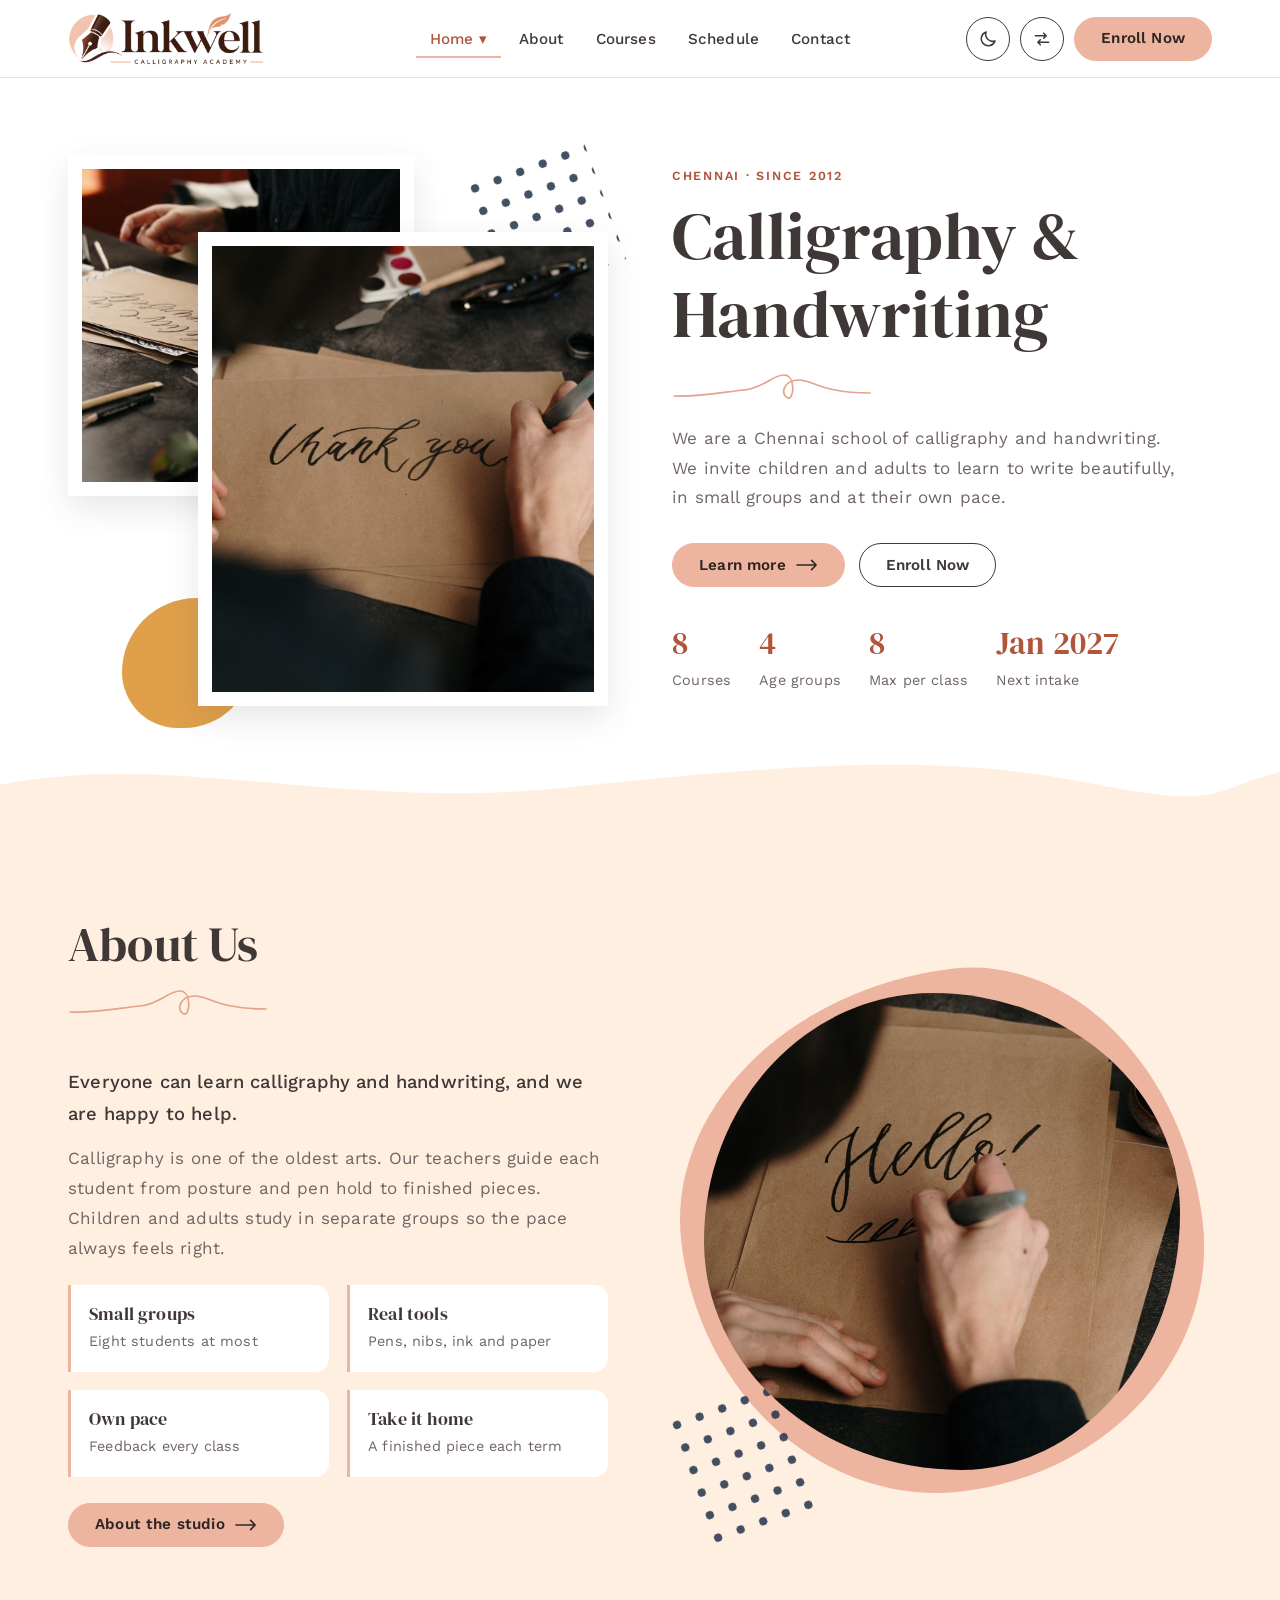
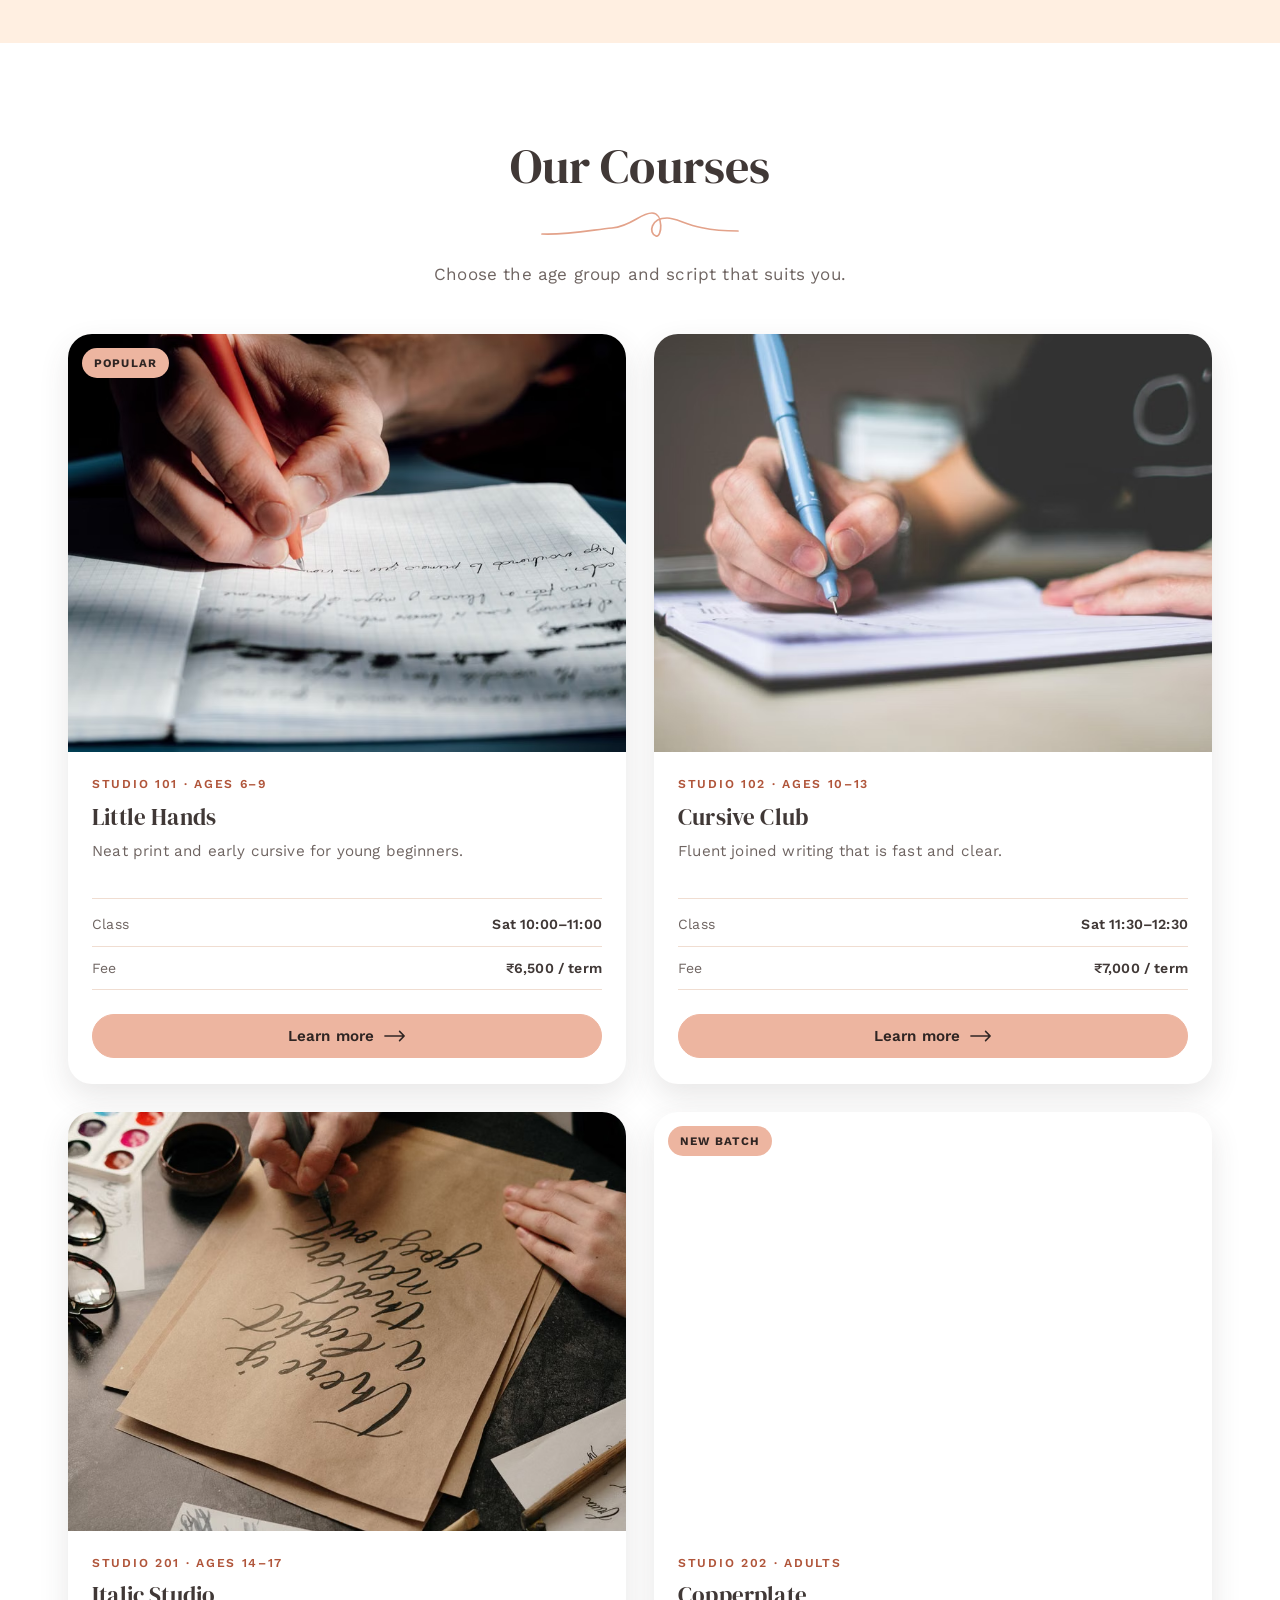
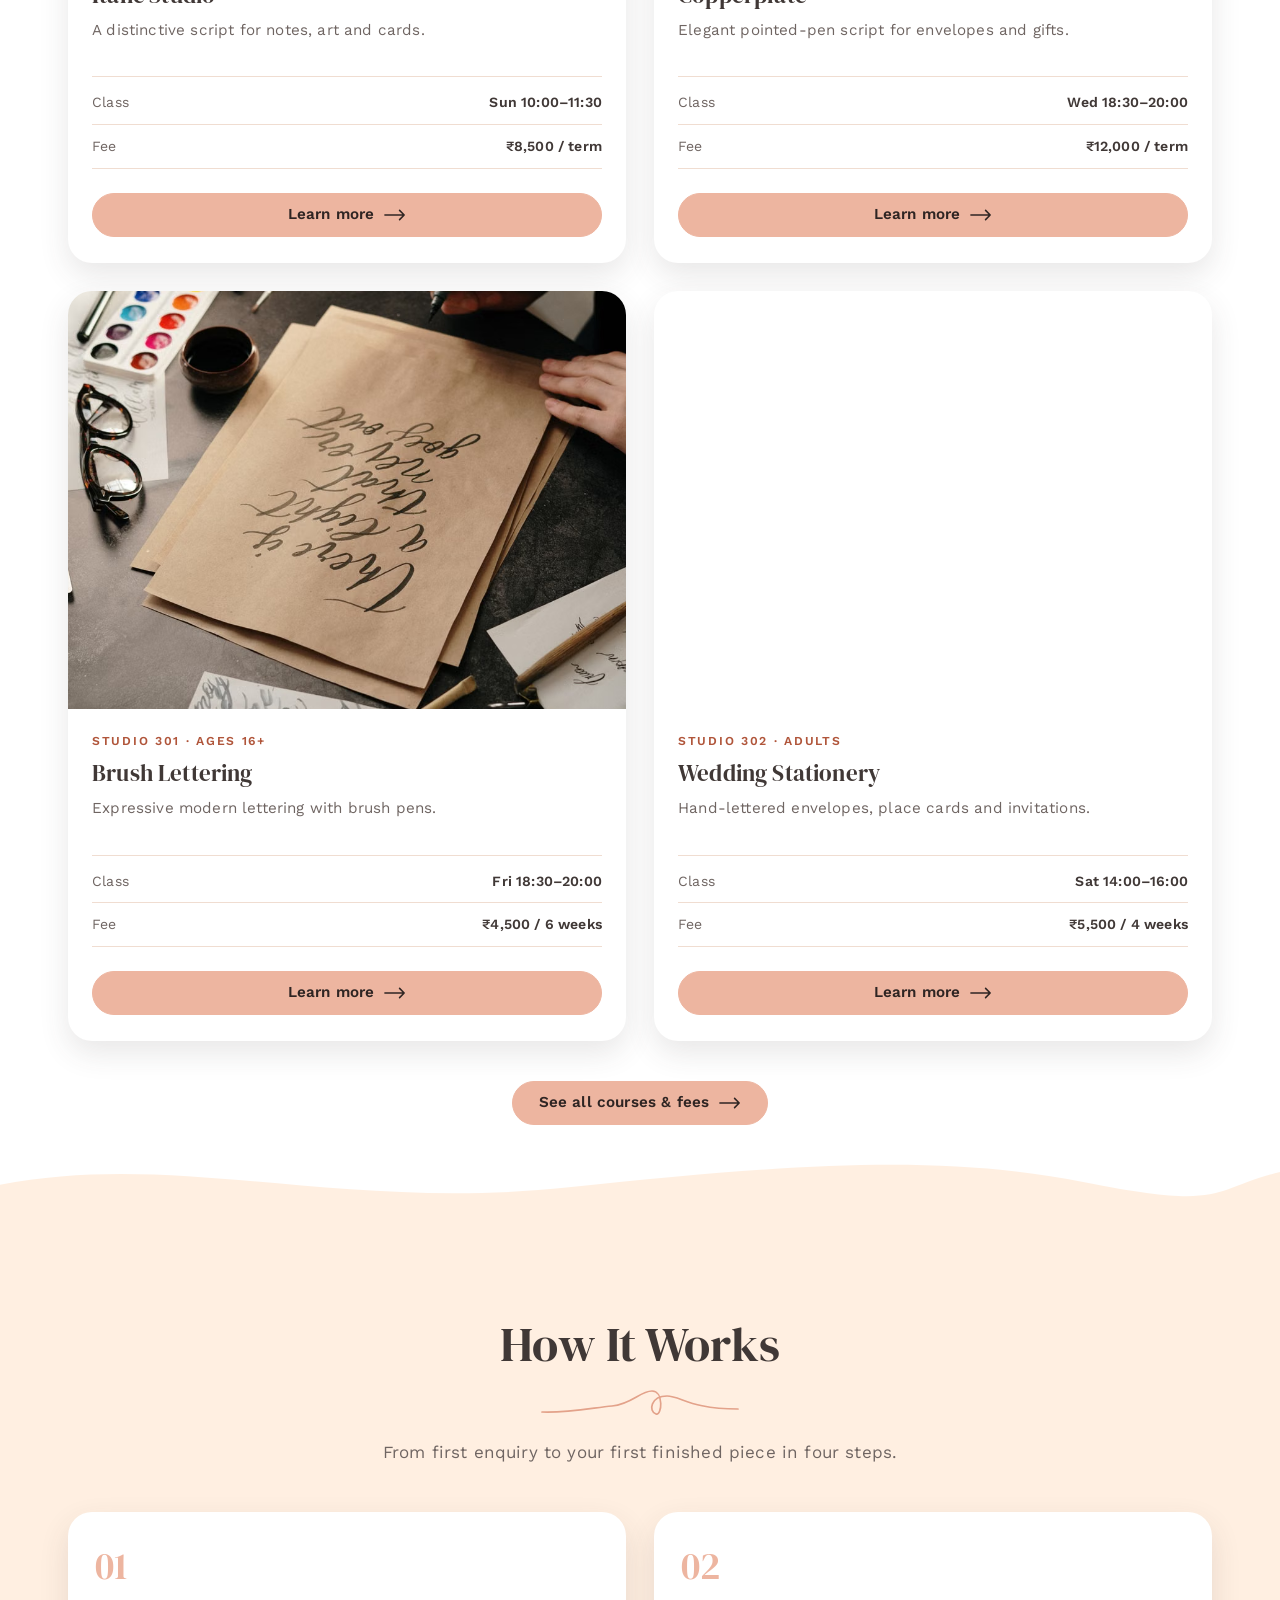
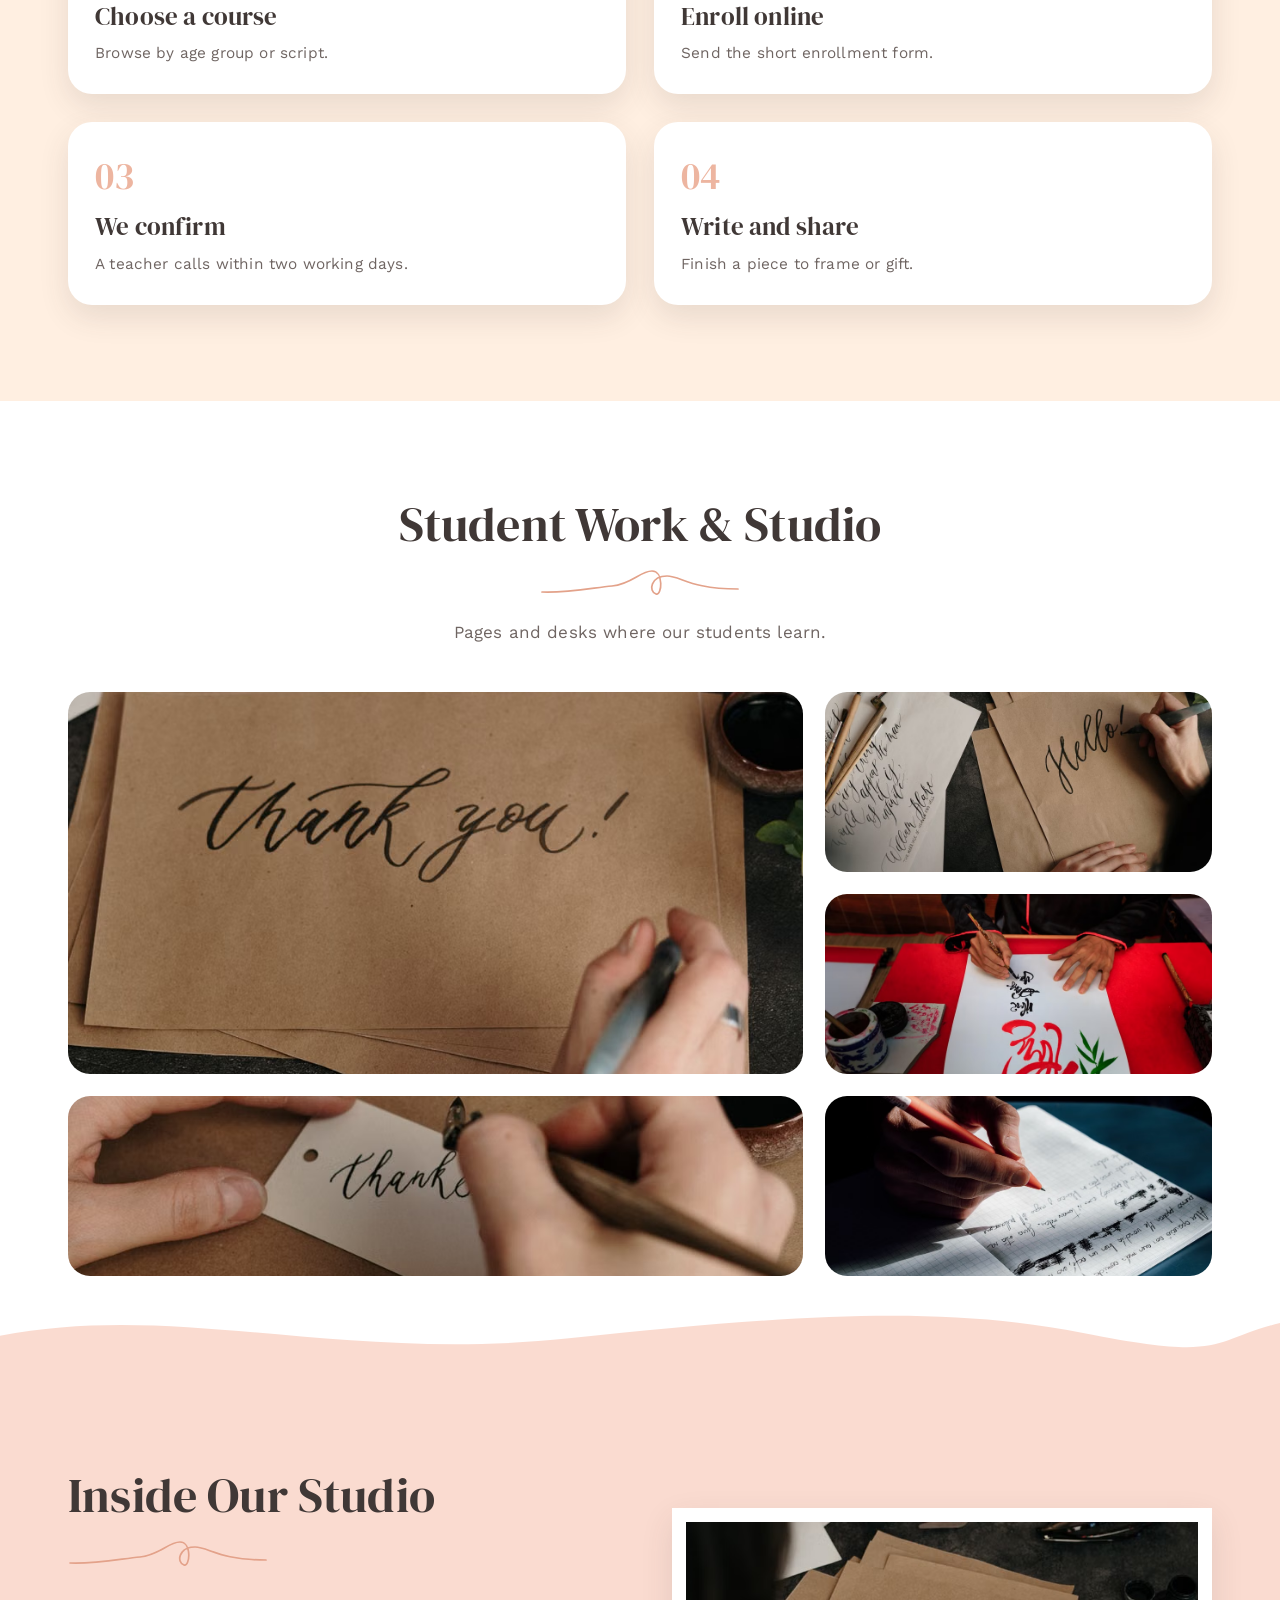
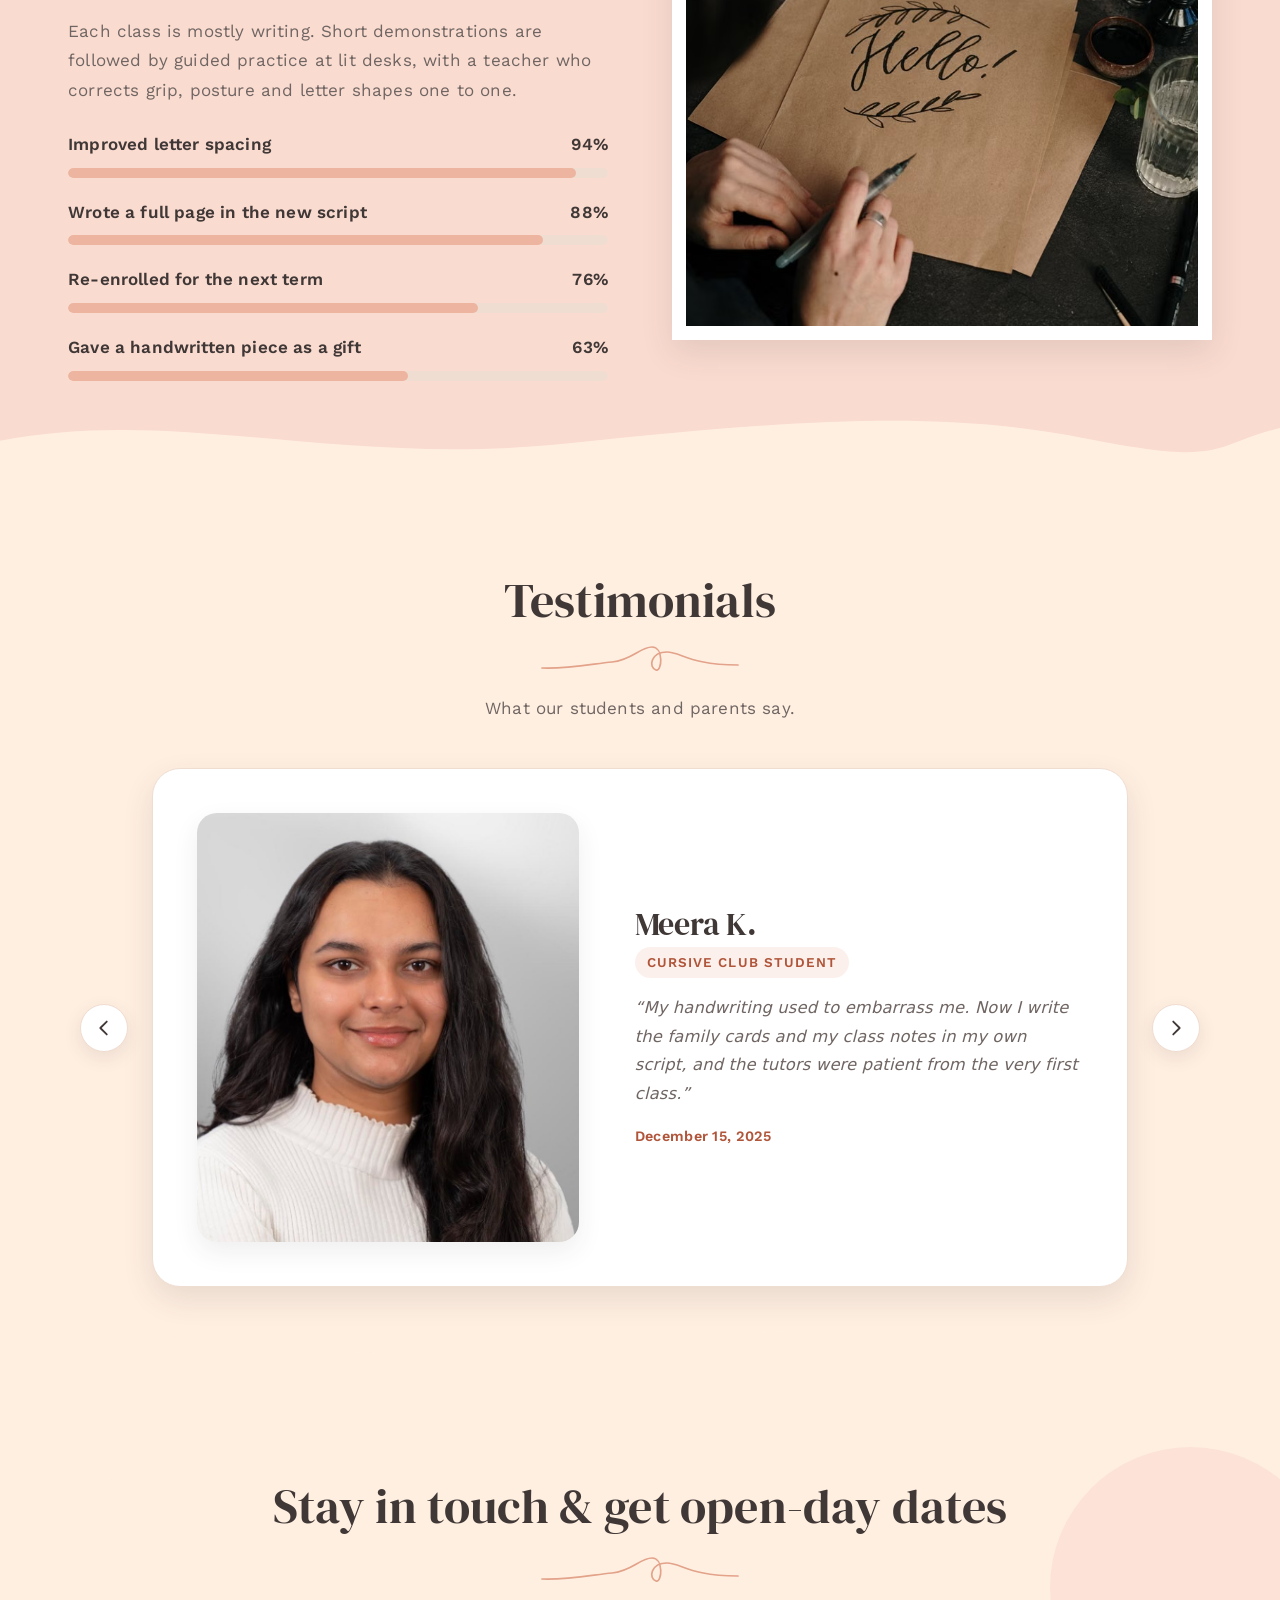
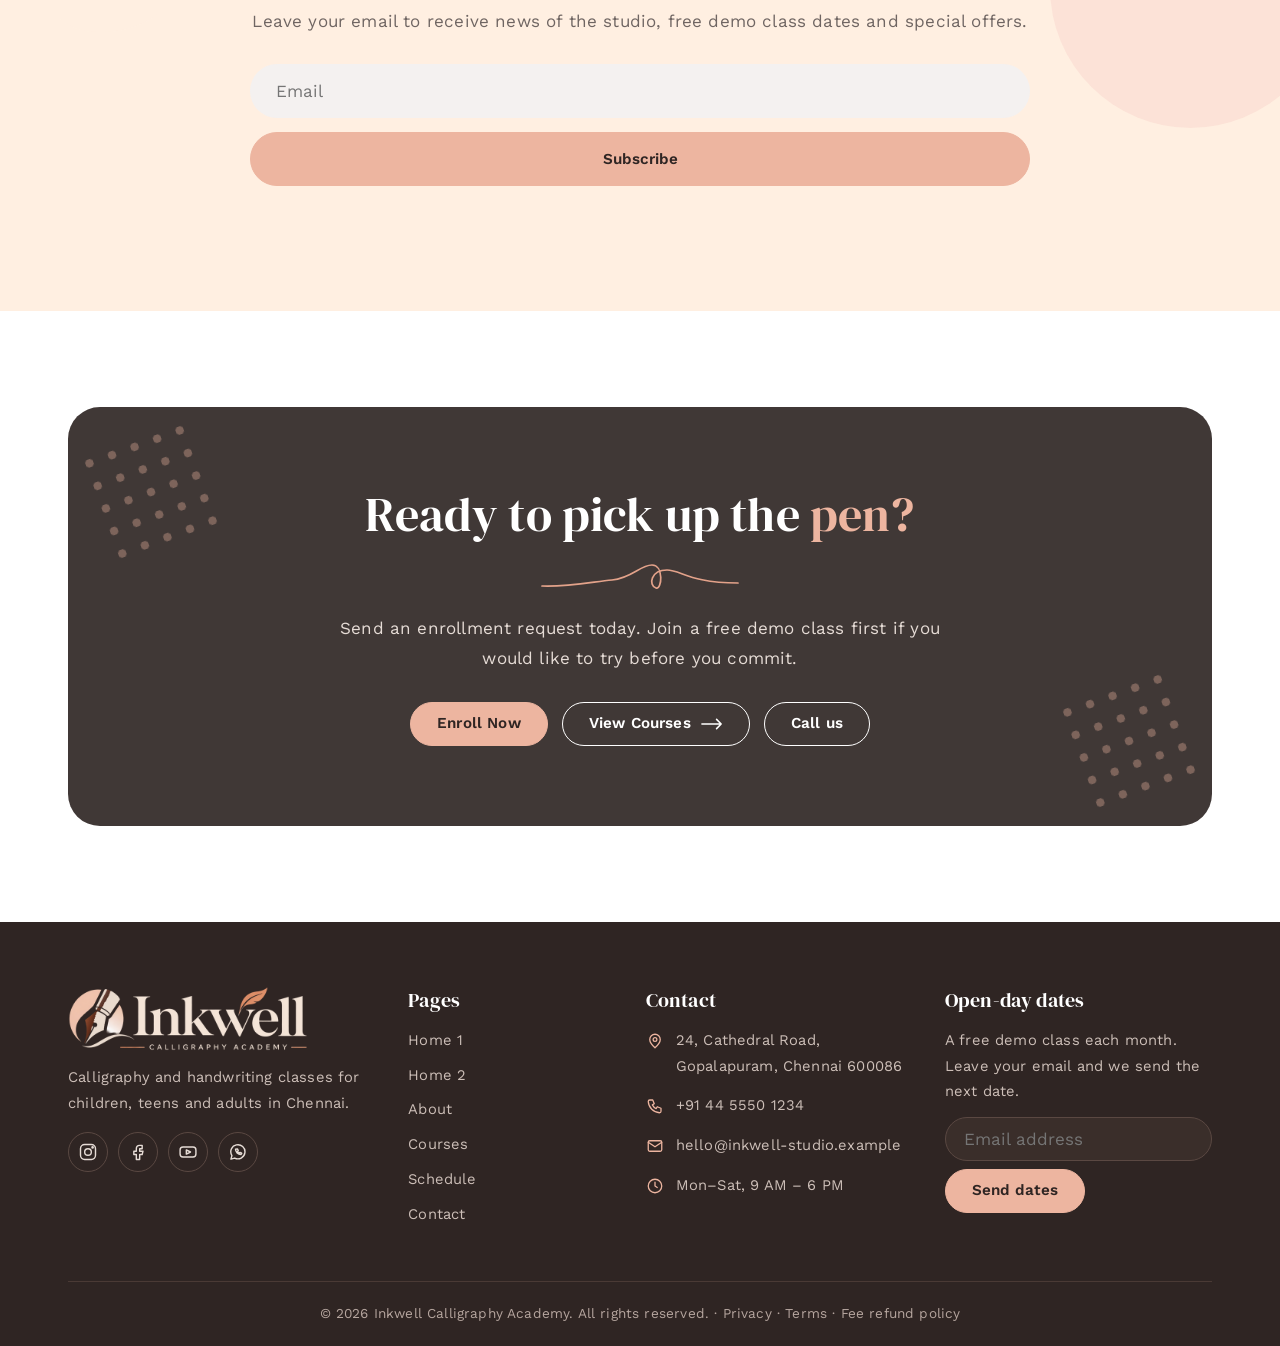
==== commit 3904fdff: "first commit" ====
--- a/index.html
+++ b/index.html
@@ -22,7 +22,7 @@
 <section class="sec alt wv"><div class="wrap"><div class="head"><h2>How It Works</h2><p>From first enquiry to your first finished piece in four steps.</p></div><div class="grid g4"><div class="card step"><b>01</b><h3>Choose a course</h3><p>Browse by age group or script.</p></div><div class="card step"><b>02</b><h3>Enroll online</h3><p>Send the short enrollment form.</p></div><div class="card step"><b>03</b><h3>We confirm</h3><p>A teacher calls within two working days.</p></div><div class="card step"><b>04</b><h3>Write and share</h3><p>Finish a piece to frame or gift.</p></div></div></div></section>
 <section class="sec  wv"><div class="wrap"><div class="head"><h2>Student Work &amp; Studio</h2><p>Pages and desks where our students learn.</p></div><div class="mos"><img src="assets/images/pexels-photo-3826672.jpg" alt="Thank you handwritten in calligraphy on craft paper" class="a" style="object-position:center" loading="lazy" decoding="async" onerror="this.onerror=null;this.src='assets/images/pexels-photo-3826646.jpg'"><img src="assets/images/pexels-photo-3826667.jpg" alt="Hello written in ink on parchment paper" class="b" style="object-position:center" loading="lazy" decoding="async" onerror="this.onerror=null;this.src='assets/images/pexels-photo-3826646.jpg'"><img src="assets/images/pexels-photo-2147872.jpg" alt="Artist creating traditional calligraphy on a sheet with intricate designs" class="c" style="object-position:center" loading="lazy" decoding="async" onerror="this.onerror=null;this.src='assets/images/pexels-photo-3826646.jpg'"><img src="assets/images/pexels-photo-3826675.jpg" alt="Writing thank you on a tag with a fountain pen beside eucalyptus" class="d" style="object-position:center" loading="lazy" decoding="async" onerror="this.onerror=null;this.src='assets/images/pexels-photo-3826646.jpg'"><img src="assets/images/pexels-photo-37822449.jpg" alt="Hand writing with a red pen on a grid notebook" class="e" style="object-position:center" loading="lazy" decoding="async" onerror="this.onerror=null;this.src='assets/images/pexels-photo-3826646.jpg'"></div></div></section>
 <section class="sec pch wv"><div class="wrap"><div class="split"><div><div class="head l"><h2>Inside Our Studio</h2></div><p>Each class is mostly writing. Short demonstrations are followed by guided practice at lit desks, with a teacher who corrects grip, posture and letter shapes one to one.</p><div style="margin-top:24px"><div class="bars"><div><p><span>Improved letter spacing</span><span>94%</span></p><div class="bar"><i style="width:94%"></i></div></div><div><p><span>Wrote a full page in the new script</span><span>88%</span></p><div class="bar"><i style="width:88%"></i></div></div><div><p><span>Re-enrolled for the next term</span><span>76%</span></p><div class="bar"><i style="width:76%"></i></div></div><div><p><span>Gave a handwritten piece as a gift</span><span>63%</span></p><div class="bar"><i style="width:63%"></i></div></div></div></div></div><img src="assets/images/pexels-photo-3826666.jpg" alt="Hello written in calligraphy on kraft paper with ink and pen" class="" style="object-position:center" loading="lazy" decoding="async" onerror="this.onerror=null;this.src='assets/images/pexels-photo-3826646.jpg'"></div></div></section>
-<section class="sec alt wv"><div class="wrap"><div class="head"><h2>Testimonials</h2><p>What our students and parents say.</p></div><div class="tcar"><button class="tnav tprev" aria-label="Previous testimonial"><svg viewBox="0 0 24 24" aria-hidden="true"><path d="M15 5l-7 7 7 7"/></svg></button><div class="ts on"><img src="assets/images/testimonial-meera.jpg" alt="Portrait of Meera K., Cursive Club student" class="" style="object-position:center" loading="lazy" decoding="async" onerror="this.onerror=null;this.src='assets/images/pexels-photo-3826646.jpg'"><blockquote><h3>Meera K.</h3><p class="note" style="margin:6px 0 0">Cursive Club student</p><p>“My handwriting used to embarrass me. Now I write the family cards and my class notes in my own script, and the tutors were patient from the very first class.”</p><time>December 15, 2025</time></blockquote></div><div class="ts"><img src="assets/images/testimonial-arjun.jpg" alt="Portrait of Arjun R., Copperplate student" class="" style="object-position:center" loading="lazy" decoding="async" onerror="this.onerror=null;this.src='assets/images/pexels-photo-3826646.jpg'"><blockquote><h3>Arjun R.</h3><p class="note" style="margin:6px 0 0">Copperplate student</p><p>“I started Copperplate to unwind after work. It became the calmest evening of my week, and I now address every wedding envelope in our family.”</p><time>November 2, 2025</time></blockquote></div><div class="ts"><img src="assets/images/testimonial-priya.jpg" alt="Portrait of Priya S., Little Hands parent" class="" style="object-position:center" loading="lazy" decoding="async" onerror="this.onerror=null;this.src='assets/images/pexels-photo-3826646.jpg'"><blockquote><h3>Priya S.</h3><p class="note" style="margin:6px 0 0">Parent, Little Hands</p><p>“My son asks to practise on Sundays. His teachers noticed the change in his notebooks within a month, and his confidence has grown too.”</p><time>October 20, 2025</time></blockquote></div><button class="tnav tnext" aria-label="Next testimonial"><svg viewBox="0 0 24 24" aria-hidden="true"><path d="M9 5l7 7-7 7"/></svg></button></div></div></section>
+<section class="sec alt wv"><div class="wrap"><div class="head"><h2>Testimonials</h2><p>What our students and parents say.</p></div><div class="tcar"><button class="tnav tprev" aria-label="Previous testimonial"><svg viewBox="0 0 24 24" aria-hidden="true"><path d="M15 5l-7 7 7 7"/></svg></button><div class="ts on"><img src="assets/images/testimonial-meera.jpg" alt="Portrait of Meera K., Cursive Club student" class="" style="object-position:center" loading="lazy" decoding="async" onerror="this.onerror=null;this.src='assets/images/pexels-photo-3826646.jpg'"><blockquote><h3>Meera K.</h3><p class="note">Cursive Club student</p><p>“My handwriting used to embarrass me. Now I write the family cards and my class notes in my own script, and the tutors were patient from the very first class.”</p><time>December 15, 2025</time></blockquote></div><div class="ts"><img src="assets/images/testimonial-arjun.jpg" alt="Portrait of Arjun R., Copperplate student" class="" style="object-position:center" loading="lazy" decoding="async" onerror="this.onerror=null;this.src='assets/images/pexels-photo-3826646.jpg'"><blockquote><h3>Arjun R.</h3><p class="note">Copperplate student</p><p>“I started Copperplate to unwind after work. It became the calmest evening of my week, and I now address every wedding envelope in our family.”</p><time>November 2, 2025</time></blockquote></div><div class="ts"><img src="assets/images/testimonial-priya.jpg" alt="Portrait of Priya S., Little Hands parent" class="" style="object-position:center" loading="lazy" decoding="async" onerror="this.onerror=null;this.src='assets/images/pexels-photo-3826646.jpg'"><blockquote><h3>Priya S.</h3><p class="note">Parent, Little Hands</p><p>“My son asks to practise on Sundays. His teachers noticed the change in his notebooks within a month, and his confidence has grown too.”</p><time>October 20, 2025</time></blockquote></div><button class="tnav tnext" aria-label="Next testimonial"><svg viewBox="0 0 24 24" aria-hidden="true"><path d="M9 5l7 7-7 7"/></svg></button></div></div></section>
 <section class="sec alt wv"><span class="blob-l"></span><span class="blob-r"></span><div class="wrap"><div class="nl"><h2>Stay in touch &amp; get open-day dates</h2><div class="swirl"></div><p>Leave your email to receive news of the studio, free demo class dates and special offers.</p><form class="nlf" id="nlf" novalidate><input id="nl-e" type="email" placeholder="Email" aria-label="Email"><button class="btn btn-p" type="submit">Subscribe</button></form><div class="nl-m" id="nl-m" role="status"></div></div></div></section>
 <section class="sec  wv"><div class="wrap"><div class="cta"><span class="dots"></span><span class="dots r"></span><h2>Ready to pick up the <em>pen?</em></h2><div class="swirl"></div><p>Send an enrollment request today. Join a free demo class first if you would like to try before you commit.</p><div class="btns"><a class="btn btn-p" href="contact.html#enroll">Enroll Now</a><a class="btn" href="courses.html">View Courses <svg class="arr" viewBox="0 0 24 12" aria-hidden="true"><path d="M1 6h21M17 1l5 5-5 5"/></svg></a><a class="btn" href="tel:+914455501234">Call us</a></div></div></div></section>
 </main>
--- a/assets/css/style.css
+++ b/assets/css/style.css
@@ -41,8 +41,14 @@
 .icon-btn:hover{background:var(--peach);color:#2f2523;border-color:var(--peach)}
 .icon-btn svg{width:20px;height:20px;fill:none;stroke:currentColor;stroke-width:1.8;stroke-linecap:round;stroke-linejoin:round}
 [dir=rtl] .icon-btn.dir svg{transform:scaleX(-1)}.burger{display:none}
-@media(min-width:1367px){.nav .wrap{display:grid;grid-template-columns:1fr auto 1fr;gap:24px}.panel{display:contents}.logo{grid-column:1;justify-self:start}.links{grid-column:2;justify-self:center}.actions{grid-column:3;justify-self:end}}
-@media(max-width:1366px){
+@media(min-width:992px){
+ .nav .wrap{display:grid;grid-template-columns:1fr auto 1fr;gap:24px;align-items:center}
+ .panel{display:contents}
+ .logo{grid-column:1;justify-self:start}
+ .links{grid-column:2;justify-self:center}
+ .actions{grid-column:3;justify-self:end}
+}
+@media(max-width:991px){
  .burger{display:inline-grid}
  .panel{position:absolute;inset-inline:0;top:var(--nav-h);flex-direction:column;align-items:stretch;gap:16px;background:var(--bg);border-bottom:1px solid var(--line);padding:16px clamp(14px,4vw,28px) 22px;max-height:calc(100vh - var(--nav-h));overflow-y:auto;display:none}
  .panel.open{display:flex}.links{flex-direction:column;align-items:stretch}
@@ -106,13 +112,34 @@
 .mos.m2{grid-template-columns:1fr 1.9fr;grid-template-areas:"d e" "d e"}
 @media(max-width:700px){.mos{grid-template-columns:minmax(0,1fr);grid-template-areas:"a" "b" "c" "d" "e"}.mos img{min-height:0;aspect-ratio:4/3}}
 /* testimonials */
-.tcar{position:relative;padding-inline:clamp(0px,5vw,64px)}
-.ts{display:none;grid-template-columns:minmax(0,1fr) minmax(0,1fr);gap:clamp(24px,5vw,72px);align-items:center}.ts.on{display:grid}
-.ts img{width:100%;aspect-ratio:5/6;object-fit:cover;max-height:520px}
-.ts blockquote p{color:var(--muted);font-size:1.05rem;margin-block:14px}.ts time{color:var(--goldtxt);font-weight:600}
-.tnav{position:absolute;top:50%;transform:translateY(-50%);width:44px;height:44px;border:0;background:none;color:var(--ink);cursor:pointer}.tnav svg{width:26px;height:26px;fill:none;stroke:currentColor;stroke-width:1.8;stroke-linecap:round}
-.tprev{inset-inline-start:0}.tnext{inset-inline-end:0}[dir=rtl] .tnav svg{transform:scaleX(-1)}
-@media(max-width:800px){.ts.on{grid-template-columns:minmax(0,1fr)}.tnav{top:auto;bottom:-56px;transform:none}.tprev{inset-inline-start:calc(50% - 52px)}.tnext{inset-inline-end:calc(50% - 52px)}.tcar{padding-bottom:56px}}
+.tcar{position:relative;padding-inline:clamp(16px,6vw,72px);max-width:1120px;margin-inline:auto}
+.ts{display:none;background:var(--surface);border-radius:28px;box-shadow:var(--sh);border:1px solid var(--line);padding:clamp(24px,4vw,44px);grid-template-columns:minmax(0,.92fr) minmax(0,1.08fr);gap:clamp(24px,4.5vw,56px);align-items:center;position:relative;overflow:hidden;transition:box-shadow .3s ease,transform .3s ease}
+.ts:hover{box-shadow:0 18px 42px rgba(64,56,54,.14)}
+.ts.on{display:grid;animation:tSmoothIn .4s cubic-bezier(.16,1,.3,1)}
+@keyframes tSmoothIn{from{opacity:0;transform:translateY(10px) scale(.99)}to{opacity:1;transform:translateY(0) scale(1)}}
+.ts img{width:100%;aspect-ratio:4/4.5;object-fit:cover;max-height:460px;border-radius:20px;box-shadow:0 10px 26px rgba(64,56,54,.08);display:block}
+.ts blockquote{position:relative;display:flex;flex-direction:column;justify-content:center}
+.ts blockquote h3{font-size:clamp(1.5rem,2.6vw,2rem);margin:0 0 4px;color:var(--ink);letter-spacing:-.01em}
+.ts blockquote .note{color:var(--goldtxt);font-weight:600;font-size:.84rem;letter-spacing:.08em;text-transform:uppercase;background:rgba(237,181,160,.2);display:inline-block;padding:4px 12px;border-radius:999px;align-self:flex-start;margin:0 0 16px!important}
+.ts blockquote p:not(.note){color:var(--muted);font-size:clamp(1.02rem,1.25vw,1.14rem);line-height:1.75;margin:0 0 16px;font-style:italic}
+.ts time{color:var(--goldtxt);font-weight:600;font-size:.9rem;letter-spacing:.02em}
+.tnav{position:absolute;top:50%;transform:translateY(-50%);width:48px;height:48px;border-radius:50%;background:var(--surface);border:1.5px solid var(--line);color:var(--ink);cursor:pointer;display:grid;place-items:center;box-shadow:0 6px 18px rgba(64,56,54,.1);transition:transform .22s ease,background .22s ease,color .22s ease,box-shadow .22s ease,border-color .22s ease;z-index:3}
+.tnav svg{width:22px;height:22px;fill:none;stroke:currentColor;stroke-width:2;stroke-linecap:round;stroke-linejoin:round}
+.tnav:hover{background:var(--peach);border-color:var(--peach);color:#2f2523;transform:translateY(-50%) scale(1.08);box-shadow:0 10px 24px rgba(64,56,54,.18)}
+.tprev{inset-inline-start:0}.tnext{inset-inline-end:0}
+[dir=rtl] .tnav svg{transform:scaleX(-1)}
+[data-theme=dark] .ts:hover{box-shadow:0 18px 42px rgba(0,0,0,.55)}
+[data-theme=dark] .tnav{box-shadow:0 6px 18px rgba(0,0,0,.4)}
+[data-theme=dark] .ts img{box-shadow:0 10px 26px rgba(0,0,0,.35)}
+@media(max-width:840px){
+  .tcar{padding-inline:0;padding-bottom:68px}
+  .ts{padding:24px 20px;grid-template-columns:minmax(0,1fr);gap:22px;border-radius:24px}
+  .ts img{aspect-ratio:16/11;max-height:280px;border-radius:18px}
+  .tnav{top:auto;bottom:0;transform:none}
+  .tnav:hover{transform:scale(1.08)}
+  .tprev{inset-inline-start:calc(50% - 56px)}
+  .tnext{inset-inline-end:calc(50% - 56px)}
+}
 .av{width:48px;height:48px;border-radius:50%;background:var(--peach);color:#2f2523;display:grid;place-items:center;font-weight:600;flex:none}
 .who{display:flex;gap:12px;align-items:center;margin-top:16px}.who small{display:block;color:var(--muted)}
 /* newsletter */
@@ -258,7 +285,6 @@
 .ctab .btns{justify-content:flex-end}@media(max-width:900px){.ctab{grid-template-columns:minmax(0,1fr)}.ctab .btns{justify-content:flex-start}}
 .nl{max-width:780px}
 /* v6 */
-@media(min-width:1367px){.nav .wrap{display:flex;justify-content:space-between;gap:0}.logo,.links,.actions{grid-column:auto;justify-self:auto}}
 .burger svg.x{display:none}.burger[aria-expanded=true] svg.m{display:none}.burger[aria-expanded=true] svg.x{display:block}
 .burger[aria-expanded=true]{background:var(--peach);border-color:var(--peach);color:#2f2523}
 .icon-btn:hover{background:transparent;color:var(--ink);border-color:var(--ink)}
